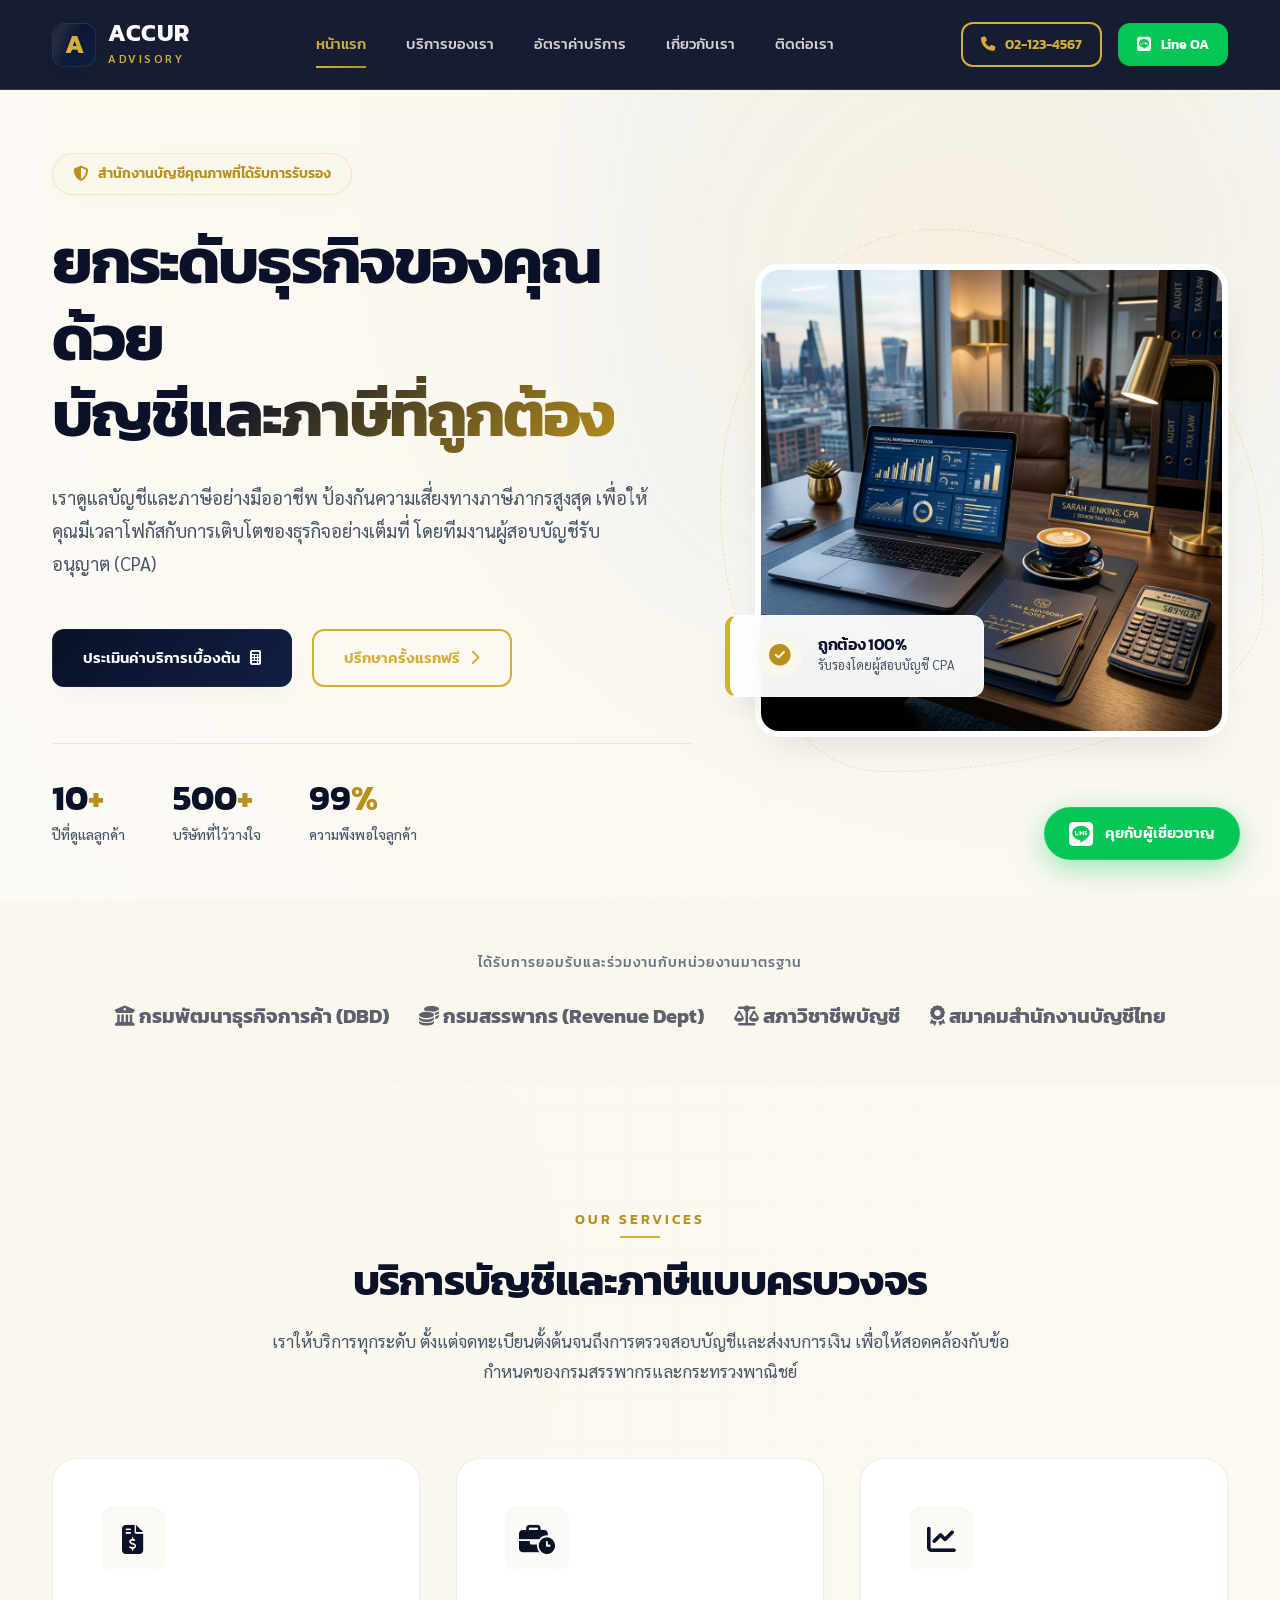
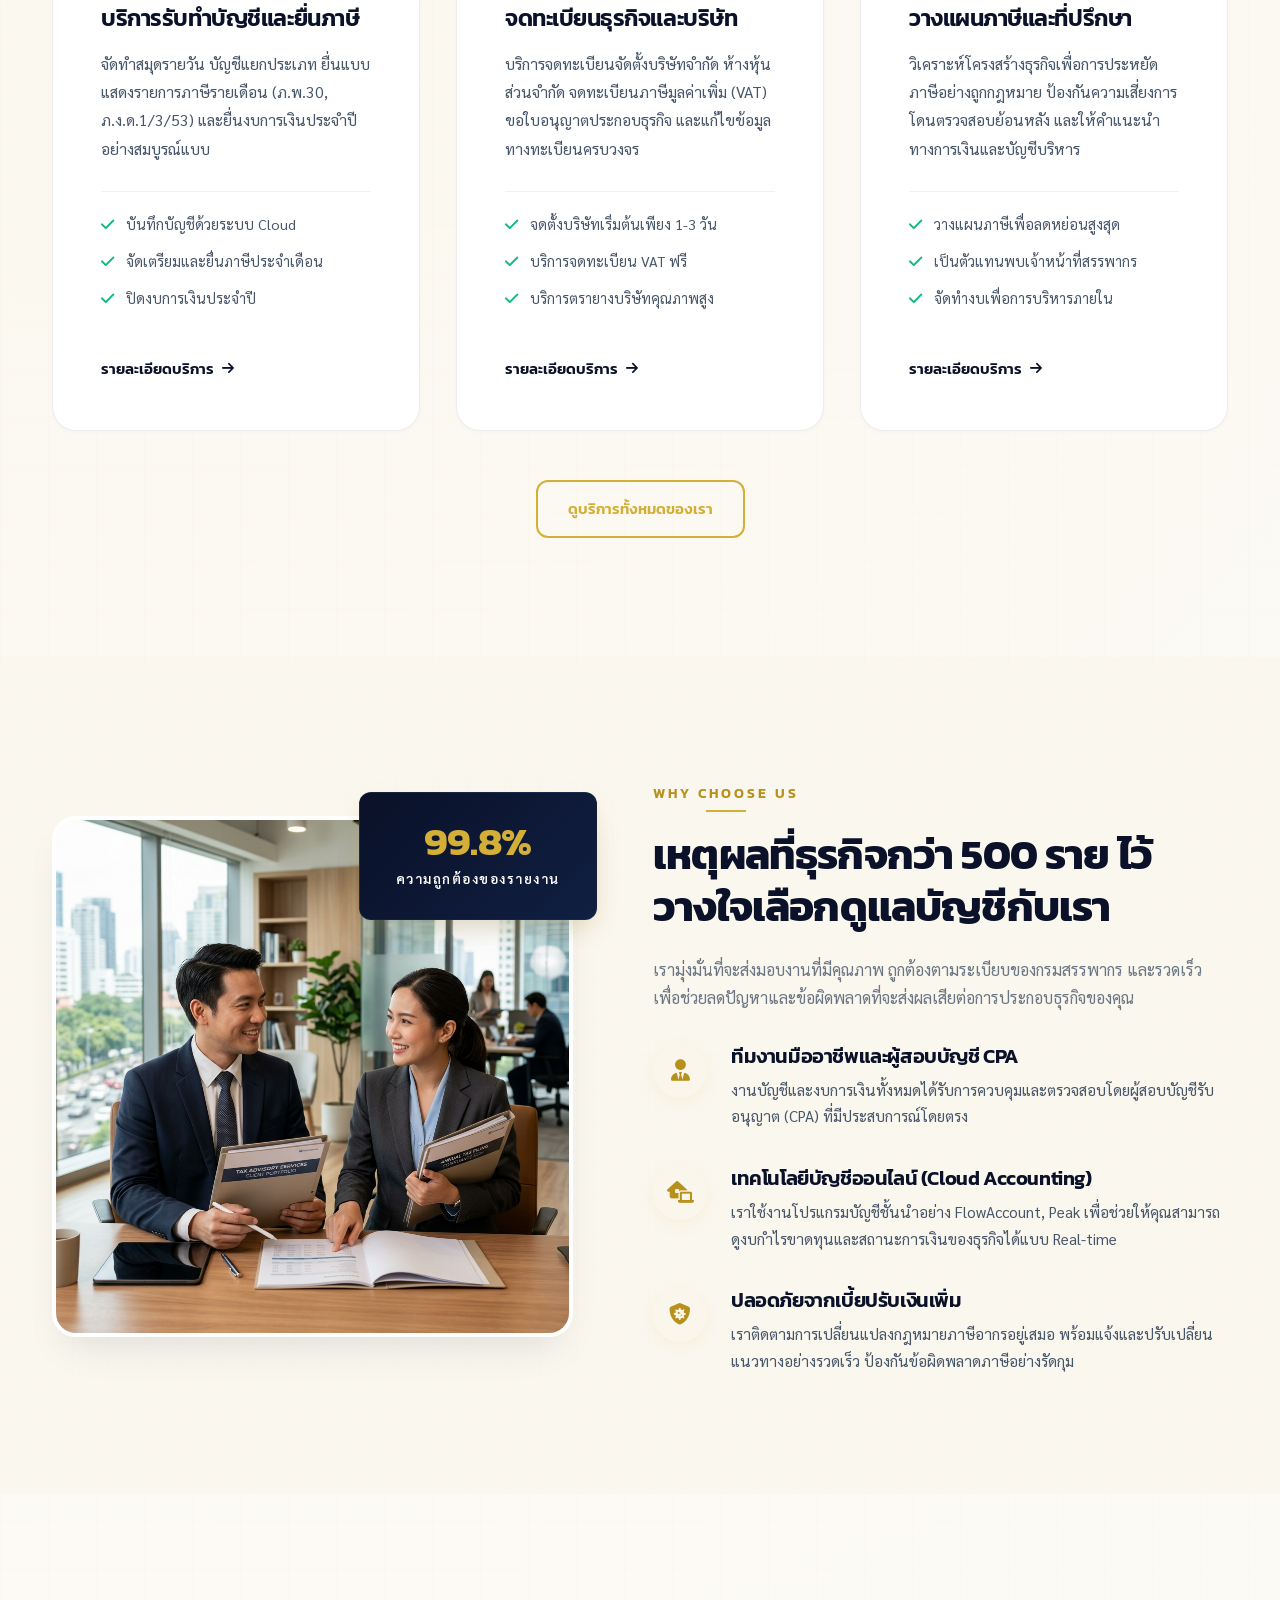
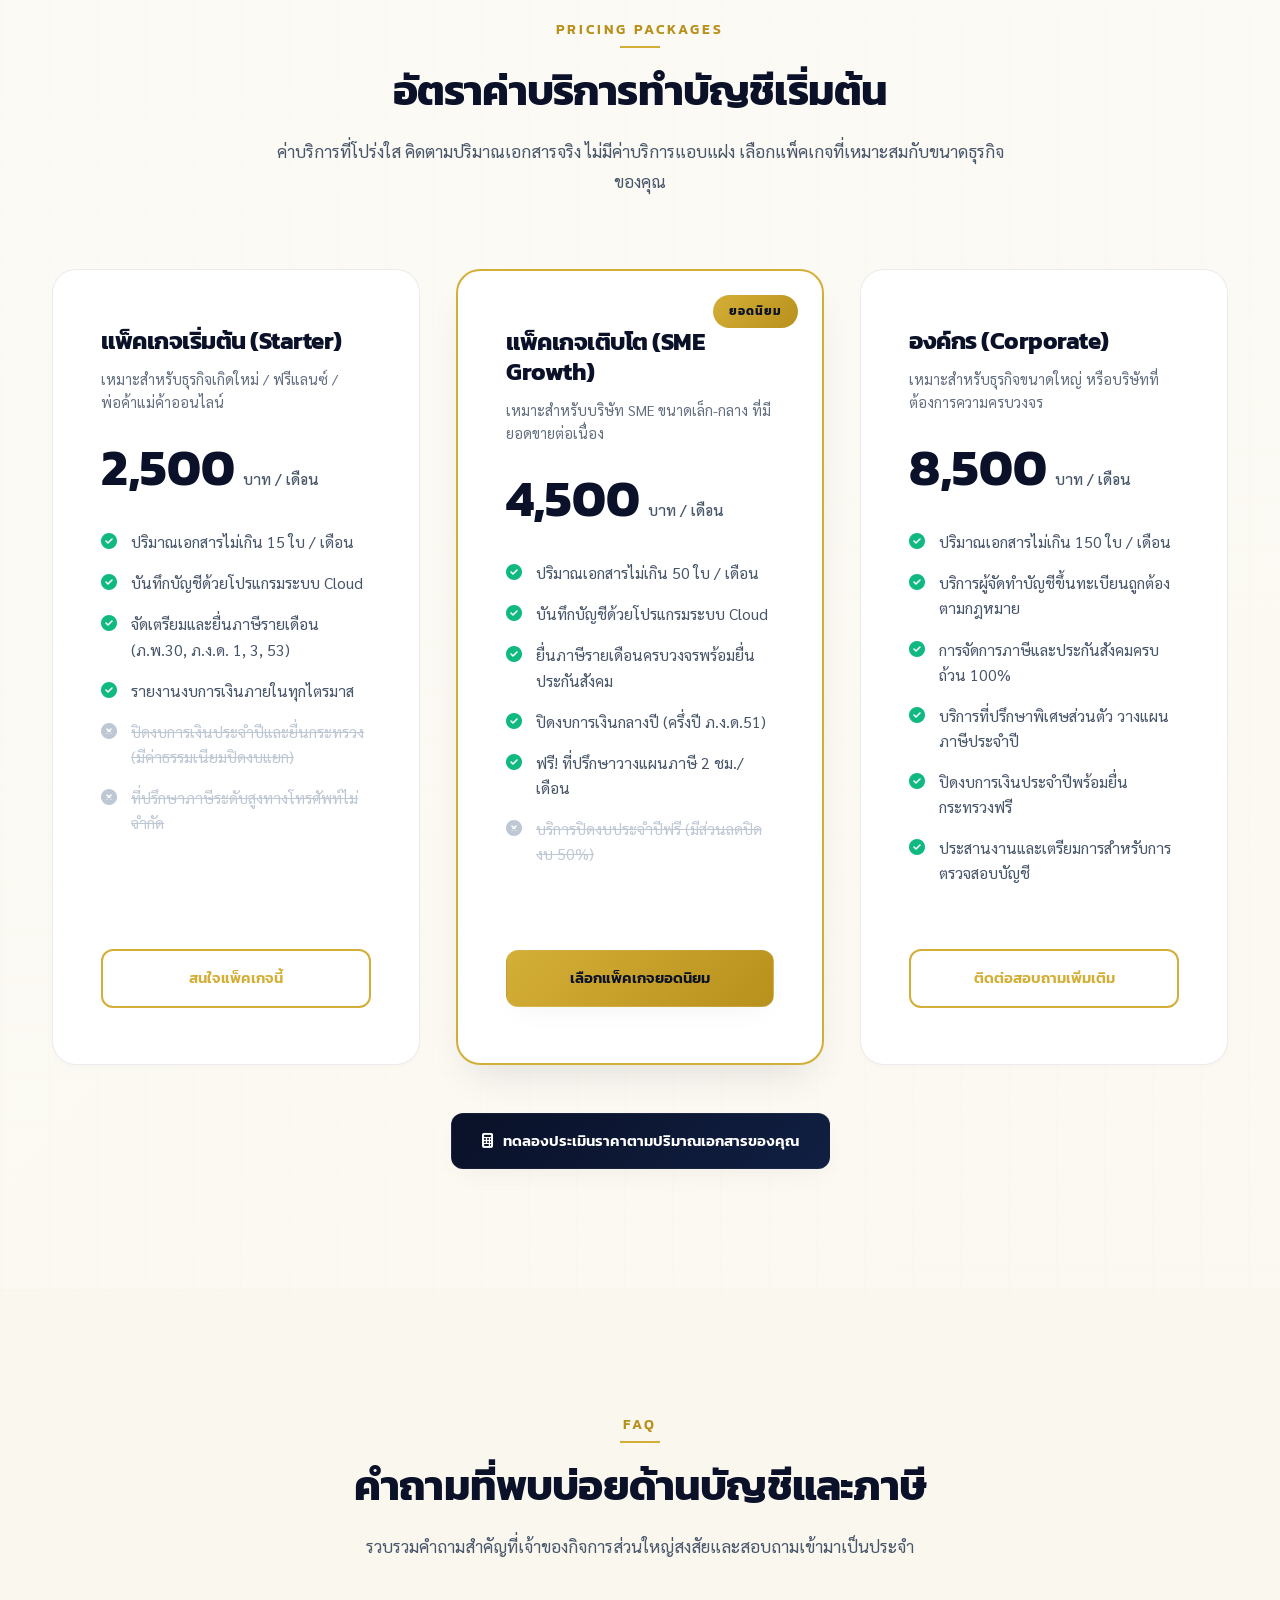
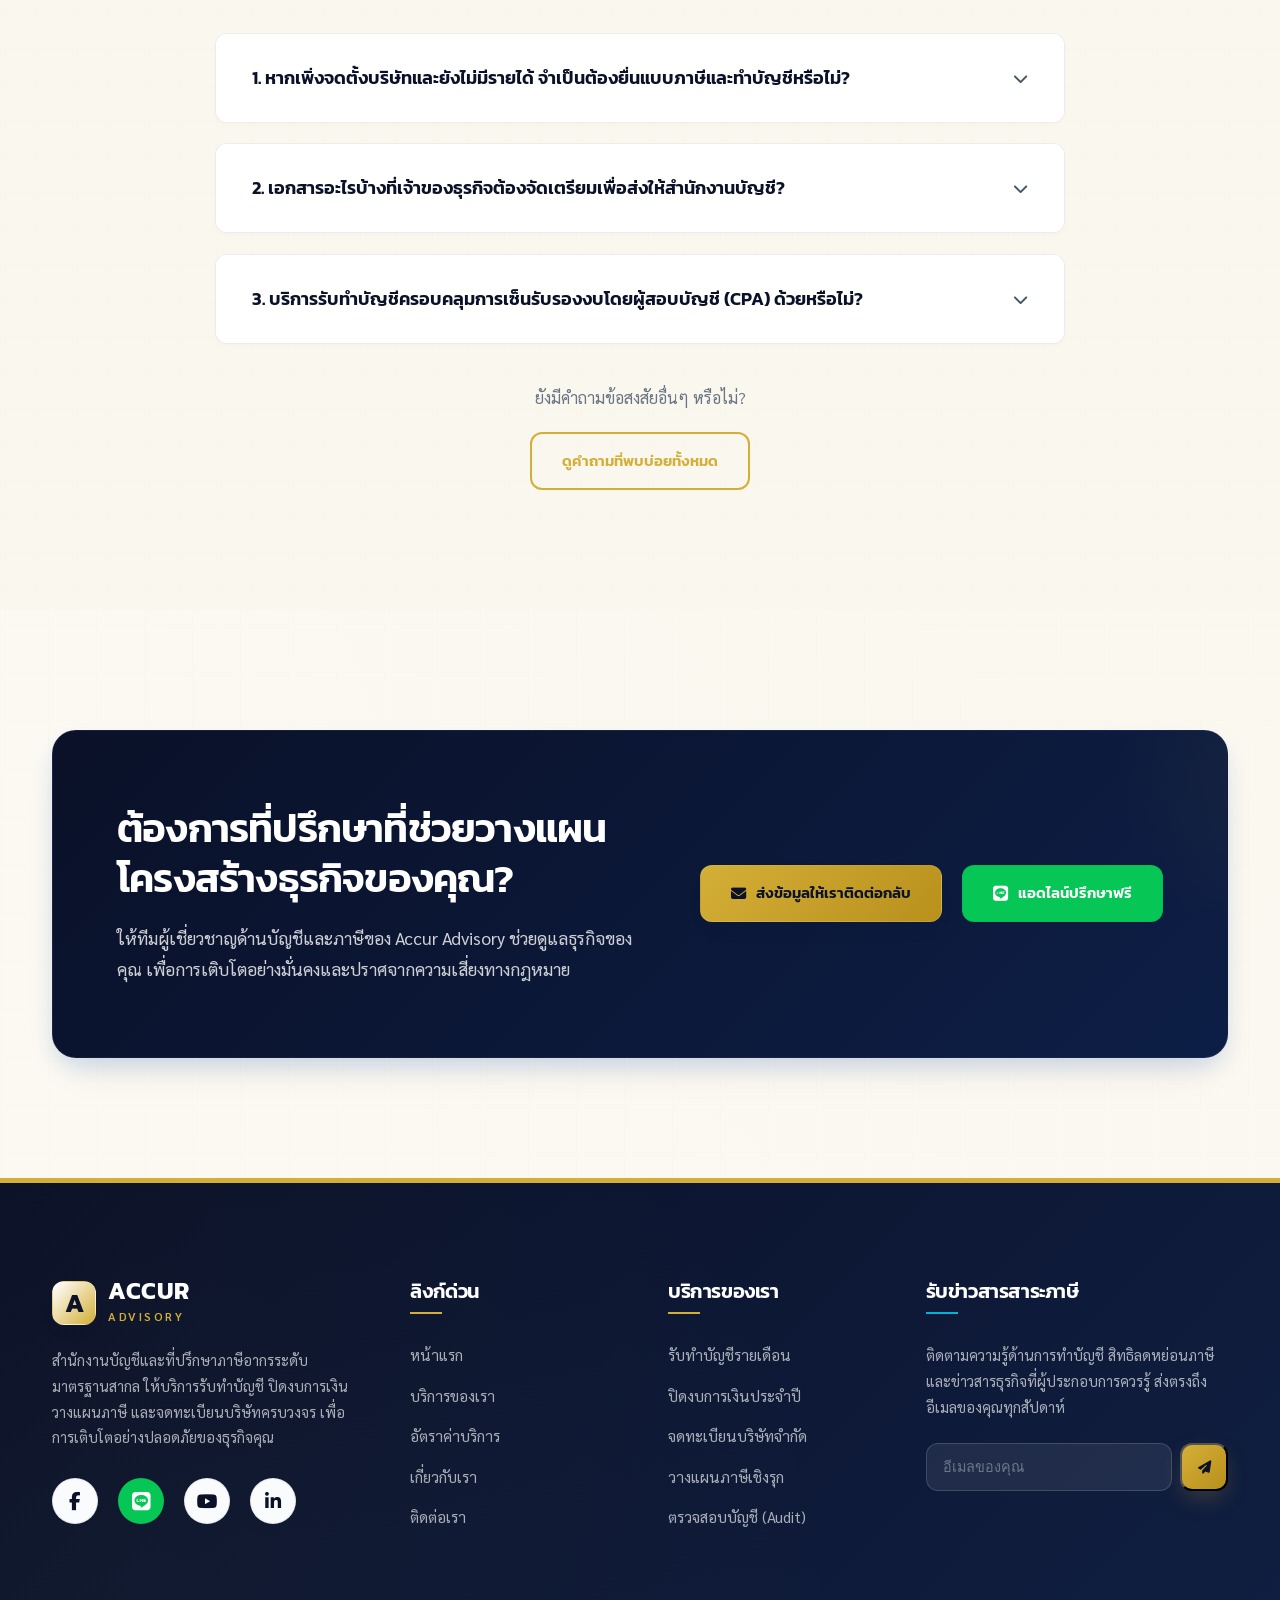
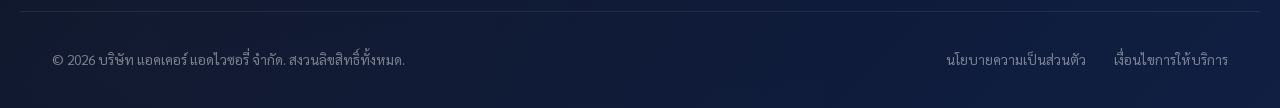
==== index.html @ b639f990 "first commit" ====
<!DOCTYPE html>
<html lang="th">
<head>
  <meta charset="UTF-8">
  <meta name="viewport" content="width=device-width, initial-scale=1.0">
  <title>Accur Advisory | สำนักงานบัญชีและที่ปรึกษาภาษีอากรครบวงจร</title>
  
  <!-- SEO Meta Tags -->
  <meta name="description" content="Accur Advisory บริการรับทำบัญชี ยื่นภาษี ตรวจสอบบัญชี วางแผนภาษี และจดทะเบียนบริษัทครบวงจร โดยผู้สอบบัญชีรับอนุญาต (CPA) และผู้เชี่ยวชาญ ปลอดภัย ถูกต้องตามกฎหมาย 100%">
  <meta name="keywords" content="รับทำบัญชี, สำนักงานบัญชี, ยื่นภาษี, วางแผนภาษี, ตรวจสอบบัญชี, จดทะเบียนบริษัท, จดทะเบียนห้างหุ้นส่วน, ที่ปรึกษาภาษี, CPA, TA">
  <meta name="author" content="Accur Advisory Co., Ltd.">
  <meta name="robots" content="index, follow">
  
  <!-- Open Graph / Facebook -->
  <meta property="og:type" content="website">
  <meta property="og:url" content="https://www.accuradvisory.com/">
  <meta property="og:title" content="Accur Advisory | สำนักงานบัญชีและที่ปรึกษาภาษีอากรครบวงจร">
  <meta property="og:description" content="บริการรับทำบัญชี ยื่นภาษี ตรวจสอบบัญชี และวางแผนภาษีครบวงจร โดยผู้สอบบัญชีรับอนุญาต (CPA) มั่นใจในความถูกต้องและบริการที่เป็นเลิศ">
  <meta property="og:image" content="images/accounting_hero.png">

  <!-- Favicon -->
  <link rel="shortcut icon" href="favicon.ico" type="image/x-icon">

  <!-- FontAwesome Icons -->
  <link rel="stylesheet" href="https://cdnjs.cloudflare.com/ajax/libs/font-awesome/6.4.0/css/all.min.css">

  <!-- Main Stylesheet -->
  <link rel="stylesheet" href="css/style.css">
</head>
<body>

  <!-- FLOATING LINE OA BUTTON -->
  <a href="https://line.me/ti/p/@accuradvisory" target="_blank" class="floating-line" id="floating-line-button">
    <i class="fab fa-line"></i>
    <span>คุยกับผู้เชี่ยวชาญ</span>
  </a>

  <!-- HEADER & NAVIGATION -->
  <header>
    <div class="container nav-container">
      <a href="index.html" class="logo">
        <div class="logo-icon">A</div>
        <div class="logo-text">
          <span class="logo-title">ACCUR</span>
          <span class="logo-sub">ADVISORY</span>
        </div>
      </a>
      
      <nav class="nav-menu">
        <a href="index.html" class="nav-link active">หน้าแรก</a>
        <a href="services.html" class="nav-link">บริการของเรา</a>
        <a href="pricing.html" class="nav-link">อัตราค่าบริการ</a>
        <a href="about.html" class="nav-link">เกี่ยวกับเรา</a>
        <a href="contact.html" class="nav-link">ติดต่อเรา</a>
      </nav>

      <div class="nav-cta">
        <a href="tel:021234567" class="btn btn-outline" style="padding: 8px 18px; font-size: 0.9rem;">
          <i class="fas fa-phone"></i> 02-123-4567
        </a>
        <a href="https://line.me/ti/p/@accuradvisory" target="_blank" class="btn btn-line" style="padding: 8px 18px; font-size: 0.9rem;">
          <i class="fab fa-line"></i> Line OA
        </a>
      </div>

      <div class="menu-toggle" id="mobile-menu-btn">
        <span></span>
        <span></span>
        <span></span>
      </div>
    </div>
  </header>

  <!-- HERO SECTION -->
  <section class="hero">
    <div class="container hero-grid">
      <div class="hero-content fade-in-up">
        <div class="hero-tag">
          <i class="fas fa-shield-alt"></i> สำนักงานบัญชีคุณภาพที่ได้รับการรับรอง
        </div>
        <h1 class="hero-title">
          ยกระดับธุรกิจของคุณด้วย <span>บัญชีและภาษีที่ถูกต้อง</span>
        </h1>
        <p class="hero-desc">
          เราดูแลบัญชีและภาษีอย่างมืออาชีพ ป้องกันความเสี่ยงทางภาษีภากรสูงสุด เพื่อให้คุณมีเวลาโฟกัสกับการเติบโตของธุรกิจอย่างเต็มที่ โดยทีมงานผู้สอบบัญชีรับอนุญาต (CPA)
        </p>
        <div class="hero-btns">
          <a href="pricing.html" class="btn btn-primary">
            ประเมินค่าบริการเบื้องต้น <i class="fas fa-calculator"></i>
          </a>
          <a href="contact.html" class="btn btn-outline">
            ปรึกษาครั้งแรกฟรี <i class="fas fa-chevron-right"></i>
          </a>
        </div>
        <div class="hero-stats">
          <div class="stat-item">
            <span class="stat-number">10<span>+</span></span>
            <span class="stat-label">ปีที่ดูแลลูกค้า</span>
          </div>
          <div class="stat-item">
            <span class="stat-number">500<span>+</span></span>
            <span class="stat-label">บริษัทที่ไว้วางใจ</span>
          </div>
          <div class="stat-item">
            <span class="stat-number">99<span>%</span></span>
            <span class="stat-label">ความพึงพอใจลูกค้า</span>
          </div>
        </div>
      </div>
      <div class="hero-image-container fade-in-up" style="transition-delay: 0.2s;">
        <div class="hero-image-decor"></div>
        <div class="hero-image-wrapper">
          <img src="images/accounting_hero.png" alt="สำนักงานบัญชี Accur Advisory บริการรับทำบัญชีภาษีอากร">
        </div>
        <div class="hero-badge-card">
          <div class="hero-badge-icon">
            <i class="fas fa-check-circle"></i>
          </div>
          <div class="hero-badge-text">
            <h4>ถูกต้อง 100%</h4>
            <p>รับรองโดยผู้สอบบัญชี CPA</p>
          </div>
        </div>
      </div>
    </div>
  </section>

  <!-- BRAND CERTIFICATIONS -->
  <section class="section-padding bg-light" style="padding: 50px 0;">
    <div class="container">
      <p class="text-center text-muted" style="margin-bottom: 24px; font-family: var(--font-heading); font-weight: 500; font-size: 0.9rem; letter-spacing: 1px;">ได้รับการยอมรับและร่วมงานกับหน่วยงานมาตรฐาน</p>
      <div class="flex align-center justify-between" style="flex-wrap: wrap; gap: 30px; opacity: 0.65; justify-content: center;">
        <div style="font-family: var(--font-heading); font-size: 1.25rem; font-weight: 700; color: var(--primary);"><i class="fas fa-university"></i> กรมพัฒนาธุรกิจการค้า (DBD)</div>
        <div style="font-family: var(--font-heading); font-size: 1.25rem; font-weight: 700; color: var(--primary);"><i class="fas fa-coins"></i> กรมสรรพากร (Revenue Dept)</div>
        <div style="font-family: var(--font-heading); font-size: 1.25rem; font-weight: 700; color: var(--primary);"><i class="fas fa-balance-scale"></i> สภาวิชาชีพบัญชี</div>
        <div style="font-family: var(--font-heading); font-size: 1.25rem; font-weight: 700; color: var(--primary);"><i class="fas fa-award"></i> สมาคมสำนักงานบัญชีไทย</div>
      </div>
    </div>
  </section>

  <!-- SERVICES PREVIEW SECTION -->
  <section class="section-padding">
    <div class="container">
      <div class="section-header text-center fade-in-up">
        <span class="section-subtitle">OUR SERVICES</span>
        <h2 class="section-title">บริการบัญชีและภาษีแบบครบวงจร</h2>
        <p class="section-desc">เราให้บริการทุกระดับ ตั้งแต่จดทะเบียนตั้งต้นจนถึงการตรวจสอบบัญชีและส่งงบการเงิน เพื่อให้สอดคล้องกับข้อกำหนดของกรมสรรพากรและกระทรวงพาณิชย์</p>
      </div>

      <div class="services-grid">
        <!-- Service Card 1 -->
        <div class="service-card fade-in-up">
          <div class="service-icon">
            <i class="fas fa-file-invoice-dollar"></i>
          </div>
          <h3>บริการรับทำบัญชีและยื่นภาษี</h3>
          <p>จัดทำสมุดรายวัน บัญชีแยกประเภท ยื่นแบบแสดงรายการภาษีรายเดือน (ภ.พ.30, ภ.ง.ด.1/3/53) และยื่นงบการเงินประจำปีอย่างสมบูรณ์แบบ</p>
          <ul class="service-features">
            <li><i class="fas fa-check"></i> บันทึกบัญชีด้วยระบบ Cloud</li>
            <li><i class="fas fa-check"></i> จัดเตรียมและยื่นภาษีประจำเดือน</li>
            <li><i class="fas fa-check"></i> ปิดงบการเงินประจำปี</li>
          </ul>
          <a href="services.html#accounting" class="service-link">รายละเอียดบริการ <i class="fas fa-arrow-right"></i></a>
        </div>

        <!-- Service Card 2 -->
        <div class="service-card fade-in-up" style="transition-delay: 0.1s;">
          <div class="service-icon">
            <i class="fas fa-business-time"></i>
          </div>
          <h3>จดทะเบียนธุรกิจและบริษัท</h3>
          <p>บริการจดทะเบียนจัดตั้งบริษัทจำกัด ห้างหุ้นส่วนจำกัด จดทะเบียนภาษีมูลค่าเพิ่ม (VAT) ขอใบอนุญาตประกอบธุรกิจ และแก้ไขข้อมูลทางทะเบียนครบวงจร</p>
          <ul class="service-features">
            <li><i class="fas fa-check"></i> จดตั้งบริษัทเริ่มต้นเพียง 1-3 วัน</li>
            <li><i class="fas fa-check"></i> บริการจดทะเบียน VAT ฟรี</li>
            <li><i class="fas fa-check"></i> บริการตรายางบริษัทคุณภาพสูง</li>
          </ul>
          <a href="services.html#registration" class="service-link">รายละเอียดบริการ <i class="fas fa-arrow-right"></i></a>
        </div>

        <!-- Service Card 3 -->
        <div class="service-card fade-in-up" style="transition-delay: 0.2s;">
          <div class="service-icon">
            <i class="fas fa-chart-line"></i>
          </div>
          <h3>วางแผนภาษีและที่ปรึกษา</h3>
          <p>วิเคราะห์โครงสร้างธุรกิจเพื่อการประหยัดภาษีอย่างถูกกฎหมาย ป้องกันความเสี่ยงการโดนตรวจสอบย้อนหลัง และให้คำแนะนำทางการเงินและบัญชีบริหาร</p>
          <ul class="service-features">
            <li><i class="fas fa-check"></i> วางแผนภาษีเพื่อลดหย่อนสูงสุด</li>
            <li><i class="fas fa-check"></i> เป็นตัวแทนพบเจ้าหน้าที่สรรพากร</li>
            <li><i class="fas fa-check"></i> จัดทำงบเพื่อการบริหารภายใน</li>
          </ul>
          <a href="services.html#consulting" class="service-link">รายละเอียดบริการ <i class="fas fa-arrow-right"></i></a>
        </div>
      </div>

      <div class="text-center" style="margin-top: 48px;">
        <a href="services.html" class="btn btn-outline">ดูบริการทั้งหมดของเรา</a>
      </div>
    </div>
  </section>

  <!-- WHY CHOOSE US -->
  <section class="section-padding bg-light">
    <div class="container why-us-grid">
      <div class="why-us-image fade-in-up">
        <img src="images/accounting_consulting.png" alt="ผู้เชี่ยวชาญสำนักงานบัญชีคอยให้คำปรึกษาภาษี">
        <div class="why-us-stats-overlay">
          <h3>99.8%</h3>
          <p>ความถูกต้องของรายงาน</p>
        </div>
      </div>
      <div class="why-us-content fade-in-up" style="transition-delay: 0.2s;">
        <span class="section-subtitle">WHY CHOOSE US</span>
        <h2 class="section-title" style="margin-bottom: 24px;">เหตุผลที่ธุรกิจกว่า 500 ราย ไว้วางใจเลือกดูแลบัญชีกับเรา</h2>
        <p class="text-muted" style="margin-bottom: 32px;">เรามุ่งมั่นที่จะส่งมอบงานที่มีคุณภาพ ถูกต้องตามระเบียบของกรมสรรพากร และรวดเร็ว เพื่อช่วยลดปัญหาและข้อผิดพลาดที่จะส่งผลเสียต่อการประกอบธุรกิจของคุณ</p>
        
        <div class="why-us-features">
          <!-- Item 1 -->
          <div class="why-us-item">
            <div class="why-us-icon">
              <i class="fas fa-user-tie"></i>
            </div>
            <div class="why-us-text">
              <h3>ทีมงานมืออาชีพและผู้สอบบัญชี CPA</h3>
              <p>งานบัญชีและงบการเงินทั้งหมดได้รับการควบคุมและตรวจสอบโดยผู้สอบบัญชีรับอนุญาต (CPA) ที่มีประสบการณ์โดยตรง</p>
            </div>
          </div>

          <!-- Item 2 -->
          <div class="why-us-item">
            <div class="why-us-icon">
              <i class="fas fa-laptop-house"></i>
            </div>
            <div class="why-us-text">
              <h3>เทคโนโลยีบัญชีออนไลน์ (Cloud Accounting)</h3>
              <p>เราใช้งานโปรแกรมบัญชีชั้นนำอย่าง FlowAccount, Peak เพื่อช่วยให้คุณสามารถดูงบกำไรขาดทุนและสถานะการเงินของธุรกิจได้แบบ Real-time</p>
            </div>
          </div>

          <!-- Item 3 -->
          <div class="why-us-item">
            <div class="why-us-icon">
              <i class="fas fa-shield-virus"></i>
            </div>
            <div class="why-us-text">
              <h3>ปลอดภัยจากเบี้ยปรับเงินเพิ่ม</h3>
              <p>เราติดตามการเปลี่ยนแปลงกฎหมายภาษีอากรอยู่เสมอ พร้อมแจ้งและปรับเปลี่ยนแนวทางอย่างรวดเร็ว ป้องกันข้อผิดพลาดภาษีอย่างรัดกุม</p>
            </div>
          </div>
        </div>
      </div>
    </div>
  </section>

  <!-- FEATURED PRICING PLANS -->
  <section class="section-padding">
    <div class="container">
      <div class="section-header text-center fade-in-up">
        <span class="section-subtitle">PRICING PACKAGES</span>
        <h2 class="section-title">อัตราค่าบริการทำบัญชีเริ่มต้น</h2>
        <p class="section-desc">ค่าบริการที่โปร่งใส คิดตามปริมาณเอกสารจริง ไม่มีค่าบริการแอบแฝง เลือกแพ็คเกจที่เหมาะสมกับขนาดธุรกิจของคุณ</p>
      </div>

      <div class="pricing-grid">
        <!-- Starter Package -->
        <div class="pricing-card fade-in-up">
          <div class="pricing-header">
            <h3>แพ็คเกจเริ่มต้น (Starter)</h3>
            <p class="pricing-desc">เหมาะสำหรับธุรกิจเกิดใหม่ / ฟรีแลนซ์ / พ่อค้าแม่ค้าออนไลน์</p>
          </div>
          <div class="pricing-price">
            <span class="price">2,500</span>
            <span class="period">บาท / เดือน</span>
          </div>
          <ul class="pricing-list">
            <li><i class="fas fa-check-circle"></i> ปริมาณเอกสารไม่เกิน 15 ใบ / เดือน</li>
            <li><i class="fas fa-check-circle"></i> บันทึกบัญชีด้วยโปรแกรมระบบ Cloud</li>
            <li><i class="fas fa-check-circle"></i> จัดเตรียมและยื่นภาษีรายเดือน (ภ.พ.30, ภ.ง.ด. 1, 3, 53)</li>
            <li><i class="fas fa-check-circle"></i> รายงานงบการเงินภายในทุกไตรมาส</li>
            <li class="disabled"><i class="fas fa-times-circle"></i> ปิดงบการเงินประจำปีและยื่นกระทรวง (มีค่าธรรมเนียมปิดงบแยก)</li>
            <li class="disabled"><i class="fas fa-times-circle"></i> ที่ปรึกษาภาษีระดับสูงทางโทรศัพท์ไม่จำกัด</li>
          </ul>
          <a href="contact.html?package=starter" class="btn btn-outline" style="width: 100%;">สนใจแพ็คเกจนี้</a>
        </div>

        <!-- Growth Package -->
        <div class="pricing-card popular fade-in-up" style="transition-delay: 0.1s;">
          <div class="pricing-header">
            <h3>แพ็คเกจเติบโต (SME Growth)</h3>
            <p class="pricing-desc">เหมาะสำหรับบริษัท SME ขนาดเล็ก-กลาง ที่มียอดขายต่อเนื่อง</p>
          </div>
          <div class="pricing-price">
            <span class="price">4,500</span>
            <span class="period">บาท / เดือน</span>
          </div>
          <ul class="pricing-list">
            <li><i class="fas fa-check-circle"></i> ปริมาณเอกสารไม่เกิน 50 ใบ / เดือน</li>
            <li><i class="fas fa-check-circle"></i> บันทึกบัญชีด้วยโปรแกรมระบบ Cloud</li>
            <li><i class="fas fa-check-circle"></i> ยื่นภาษีรายเดือนครบวงจรพร้อมยื่นประกันสังคม</li>
            <li><i class="fas fa-check-circle"></i> ปิดงบการเงินกลางปี (ครึ่งปี ภ.ง.ด.51)</li>
            <li><i class="fas fa-check-circle"></i> ฟรี! ที่ปรึกษาวางแผนภาษี 2 ชม./เดือน</li>
            <li class="disabled"><i class="fas fa-times-circle"></i> บริการปิดงบประจำปีฟรี (มีส่วนลดปิดงบ 50%)</li>
          </ul>
          <a href="contact.html?package=growth" class="btn btn-secondary" style="width: 100%;">เลือกแพ็คเกจยอดนิยม</a>
        </div>

        <!-- Corporate Package -->
        <div class="pricing-card fade-in-up" style="transition-delay: 0.2s;">
          <div class="pricing-header">
            <h3>องค์กร (Corporate)</h3>
            <p class="pricing-desc">เหมาะสำหรับธุรกิจขนาดใหญ่ หรือบริษัทที่ต้องการความครบวงจร</p>
          </div>
          <div class="pricing-price">
            <span class="price">8,500</span>
            <span class="period">บาท / เดือน</span>
          </div>
          <ul class="pricing-list">
            <li><i class="fas fa-check-circle"></i> ปริมาณเอกสารไม่เกิน 150 ใบ / เดือน</li>
            <li><i class="fas fa-check-circle"></i> บริการผู้จัดทำบัญชีขึ้นทะเบียนถูกต้องตามกฎหมาย</li>
            <li><i class="fas fa-check-circle"></i> การจัดการภาษีและประกันสังคมครบถ้วน 100%</li>
            <li><i class="fas fa-check-circle"></i> บริการที่ปรึกษาพิเศษส่วนตัว วางแผนภาษีประจำปี</li>
            <li><i class="fas fa-check-circle"></i> ปิดงบการเงินประจำปีพร้อมยื่นกระทรวงฟรี</li>
            <li><i class="fas fa-check-circle"></i> ประสานงานและเตรียมการสำหรับการตรวจสอบบัญชี</li>
          </ul>
          <a href="contact.html?package=corporate" class="btn btn-outline" style="width: 100%;">ติดต่อสอบถามเพิ่มเติม</a>
        </div>
      </div>

      <div class="text-center" style="margin-top: 48px;">
        <a href="pricing.html" class="btn btn-primary">
          <i class="fas fa-calculator"></i> ทดลองประเมินราคาตามปริมาณเอกสารของคุณ
        </a>
      </div>
    </div>
  </section>

  <!-- FAQS PREVIEW -->
  <section class="section-padding bg-light">
    <div class="container">
      <div class="section-header text-center fade-in-up">
        <span class="section-subtitle">FAQ</span>
        <h2 class="section-title">คำถามที่พบบ่อยด้านบัญชีและภาษี</h2>
        <p class="section-desc">รวบรวมคำถามสำคัญที่เจ้าของกิจการส่วนใหญ่สงสัยและสอบถามเข้ามาเป็นประจำ</p>
      </div>

      <div class="faq-container">
        <!-- FAQ 1 -->
        <div class="faq-item fade-in-up">
          <div class="faq-header">
            <span class="faq-question">1. หากเพิ่งจดตั้งบริษัทและยังไม่มีรายได้ จำเป็นต้องยื่นแบบภาษีและทำบัญชีหรือไม่?</span>
            <span class="faq-icon"><i class="fas fa-chevron-down"></i></span>
          </div>
          <div class="faq-body">
            <div class="faq-content">
              <p><strong>จำเป็นอย่างยิ่งครับ</strong> ตามประมวลรัษฎากรและพ.ร.บ.การบัญชี แม้บริษัทยังไม่มีรายได้หรือไม่มีความเคลื่อนไหวใดๆ ก็ยังมีหน้าที่ต้องจัดทำงบการเงินประจำปีและยื่นภาษี (เรียกว่า "ยื่นงบเปล่า") รวมถึงยื่นแบบภาษีรายเดือนตามหน้าที่ที่ระบุตอนจดทะเบียนจัดตั้ง หากไม่ยื่นจะมีโทษปรับและค่าปรับย้อนหลังครับ</p>
            </div>
          </div>
        </div>

        <!-- FAQ 2 -->
        <div class="faq-item fade-in-up" style="transition-delay: 0.05s;">
          <div class="faq-header">
            <span class="faq-question">2. เอกสารอะไรบ้างที่เจ้าของธุรกิจต้องจัดเตรียมเพื่อส่งให้สำนักงานบัญชี?</span>
            <span class="faq-icon"><i class="fas fa-chevron-down"></i></span>
          </div>
          <div class="faq-body">
            <div class="faq-content">
              <p>เอกสารหลักๆ ที่ต้องส่งทุกเดือนประกอบไปด้วย:<br>
              1. <strong>ฝั่งรายได้:</strong> ใบกำกับภาษีขาย, ใบเสร็จรับเงินขาย, รายงานการขายประจำเดือน<br>
              2. <strong>ฝั่งรายจ่าย:</strong> ใบกำกับภาษีซื้อ, ใบเสร็จรับเงินซื้อ, บิลค่าใช้จ่ายทั่วไป<br>
              3. <strong>เอกสารธนาคาร:</strong> รายการเดินบัญชี (Statement) ของบริษัททุกบัญชีที่มีความเคลื่อนไหว<br>
              4. <strong>เอกสารหักภาษี ณ ที่จ่าย:</strong> ใบรับรองการหักภาษี ณ ที่จ่าย (ภ.ง.ด.3, 53) ที่บริษัทเป็นผู้หักหรือถูกหัก</p>
            </div>
          </div>
        </div>

        <!-- FAQ 3 -->
        <div class="faq-item fade-in-up" style="transition-delay: 0.1s;">
          <div class="faq-header">
            <span class="faq-question">3. บริการรับทำบัญชีครอบคลุมการเซ็นรับรองงบโดยผู้สอบบัญชี (CPA) ด้วยหรือไม่?</span>
            <span class="faq-icon"><i class="fas fa-chevron-down"></i></span>
          </div>
          <div class="faq-body">
            <div class="faq-content">
              <p>โดยปกติ อัตราค่าบริการทำบัญชีรายเดือน <strong>จะไม่รวม</strong> ค่าบริการตรวจสอบบัญชีโดยผู้สอบบัญชีรับอนุญาต (CPA Audit Fee) เนื่องจากเป็นวิชาชีพอิสระที่ต้องมีความเป็นกลางตามข้อกำหนดกฎหมาย อย่างไรก็ตาม สำนักงานบัญชี Accur Advisory มีพันธมิตรผู้สอบบัญชีรับอนุญาต (CPA) ที่ทำงานร่วมกันอย่างใกล้ชิดและสามารถประสานงานเพื่อส่งงบการเงินและเซ็นตรวจสอบงบการเงินได้อย่างราบรื่นในอัตราพิเศษสำหรับลูกค้าทำบัญชีรายเดือนของเราครับ</p>
            </div>
          </div>
        </div>
      </div>

      <div class="text-center" style="margin-top: 40px;">
        <p class="text-muted" style="margin-bottom: 20px;">ยังมีคำถามข้อสงสัยอื่นๆ หรือไม่?</p>
        <a href="contact.html#faq-section" class="btn btn-outline">ดูคำถามที่พบบ่อยทั้งหมด</a>
      </div>
    </div>
  </section>

  <!-- CTA CONSULTING BAR -->
  <section class="section-padding">
    <div class="container">
      <div class="cta-box fade-in-up">
        <div class="cta-content">
          <h2>ต้องการที่ปรึกษาที่ช่วยวางแผนโครงสร้างธุรกิจของคุณ?</h2>
          <p>ให้ทีมผู้เชี่ยวชาญด้านบัญชีและภาษีของ Accur Advisory ช่วยดูแลธุรกิจของคุณ เพื่อการเติบโตอย่างมั่นคงและปราศจากความเสี่ยงทางกฎหมาย</p>
        </div>
        <div class="cta-actions">
          <a href="contact.html" class="btn btn-secondary">
            <i class="fas fa-envelope"></i> ส่งข้อมูลให้เราติดต่อกลับ
          </a>
          <a href="https://line.me/ti/p/@accuradvisory" target="_blank" class="btn btn-line">
            <i class="fab fa-line"></i> แอดไลน์ปรึกษาฟรี
          </a>
        </div>
      </div>
    </div>
  </section>

  <!-- FOOTER -->
  <footer>
    <div class="container footer-grid">
      <div class="footer-col footer-about">
        <a href="index.html" class="logo" style="margin-bottom: 20px;">
          <div class="logo-icon" style="background: linear-gradient(135deg, #ffffff 0%, var(--secondary) 100%); color: var(--primary);">A</div>
          <div class="logo-text">
            <span class="logo-title" style="color: #ffffff;">ACCUR</span>
            <span class="logo-sub" style="color: var(--secondary);">ADVISORY</span>
          </div>
        </a>
        <p>สำนักงานบัญชีและที่ปรึกษาภาษีอากรระดับมาตรฐานสากล ให้บริการรับทำบัญชี ปิดงบการเงิน วางแผนภาษี และจดทะเบียนบริษัทครบวงจร เพื่อการเติบโตอย่างปลอดภัยของธุรกิจคุณ</p>
        <div class="social-links">
          <a href="#" class="social-link"><i class="fab fa-facebook-f"></i></a>
          <a href="https://line.me/ti/p/@accuradvisory" target="_blank" class="social-link line-color"><i class="fab fa-line"></i></a>
          <a href="#" class="social-link"><i class="fab fa-youtube"></i></a>
          <a href="#" class="social-link"><i class="fab fa-linkedin-in"></i></a>
        </div>
      </div>

      <div class="footer-col">
        <h3>ลิงก์ด่วน</h3>
        <div class="footer-links">
          <a href="index.html">หน้าแรก</a>
          <a href="services.html">บริการของเรา</a>
          <a href="pricing.html">อัตราค่าบริการ</a>
          <a href="about.html">เกี่ยวกับเรา</a>
          <a href="contact.html">ติดต่อเรา</a>
        </div>
      </div>

      <div class="footer-col">
        <h3>บริการของเรา</h3>
        <div class="footer-links">
          <a href="services.html#accounting">รับทำบัญชีรายเดือน</a>
          <a href="services.html#accounting">ปิดงบการเงินประจำปี</a>
          <a href="services.html#registration">จดทะเบียนบริษัทจำกัด</a>
          <a href="services.html#consulting">วางแผนภาษีเชิงรุก</a>
          <a href="services.html#audit">ตรวจสอบบัญชี (Audit)</a>
        </div>
      </div>

      <div class="footer-col footer-newsletter">
        <h3>รับข่าวสารสาระภาษี</h3>
        <p>ติดตามความรู้ด้านการทำบัญชี สิทธิลดหย่อนภาษี และข่าวสารธุรกิจที่ผู้ประกอบการควรรู้ ส่งตรงถึงอีเมลของคุณทุกสัปดาห์</p>
        <form class="newsletter-form" onsubmit="event.preventDefault(); alert('ขอบคุณสำหรับการสมัครรับข่าวสารจากเรา!'); this.reset();">
          <input type="email" class="newsletter-input" placeholder="อีเมลของคุณ" required>
          <button type="submit" class="newsletter-btn"><i class="fas fa-paper-plane"></i></button>
        </form>
      </div>
    </div>

    <div class="container footer-bottom">
      <div class="copyright">
        &copy; 2026 บริษัท แอคเคอร์ แอดไวซอรี่ จำกัด. สงวนลิขสิทธิ์ทั้งหมด.
      </div>
      <div class="footer-bottom-links">
        <a href="#">นโยบายความเป็นส่วนตัว</a>
        <a href="#">เงื่อนไขการให้บริการ</a>
      </div>
    </div>
  </footer>

  <!-- Main JS -->
  <script src="js/main.js"></script>
</body>
</html>
---- css/style.css ----
@import url('https://fonts.googleapis.com/css2?family=Kanit:wght@300;400;500;600;700&family=Sarabun:wght@300;400;500;600;700&display=swap');

/* --- PREMIUM DESIGN SYSTEM & TOKENS --- */
:root {
  --font-heading: 'Kanit', sans-serif;
  --font-body: 'Sarabun', sans-serif;
  
  /* Color Palette - Elegant, Clean, Sophisticated */
  --primary: #0a1128;        /* Ultra Deep Midnight Blue */
  --primary-light: #16224f;  /* Slate Navy */
  --primary-accent: #3a86ff; /* Electric Accent Blue */
  --secondary: #d4af37;      /* True Metallic Gold */
  --secondary-dark: #b8901c; /* Antique Gold */
  --secondary-light: #faf6eb;/* Luxurious Champagne Cream Tint */
  --accent-green: #00b4d8;   /* Clean Teal Accent */
  --accent-success: #10b981; /* Success Emerald */
  --line-color: #06c755;     /* Line OA Green */
  
  /* Neutral Palette */
  --text-primary: #0f172a;   /* Near Black */
  --text-body: #475569;      /* Slate Grey */
  --text-muted: #94a3b8;     /* Light Muted Slate */
  
  /* Background Colors - Luxurious Warm Champagne Gold and White */
  --bg-main: #fcfaf5;        /* Ultra soft warm champagne-gold base */
  --bg-card: #ffffff;        /* Pure white cards that stand out on cream background */
  --bg-gradient: linear-gradient(135deg, #0a1128 0%, #101f42 100%);
  --bg-cream: #f5eedc;       /* Slightly richer warm gold-cream for alternating sections */
  
  /* Borders & Shadows - Soft, Premium, Floating */
  --border-color: rgba(15, 23, 42, 0.08);
  --border-hover: rgba(212, 175, 55, 0.3);
  --radius-sm: 6px;
  --radius-md: 12px;
  --radius-lg: 24px;
  --radius-full: 9999px;
  
  /* Advanced Shadows */
  --shadow-flat: 0 2px 4px rgba(0,0,0,0.02);
  --shadow-soft: 0 10px 30px -10px rgba(10, 17, 40, 0.06);
  --shadow-premium: 0 20px 40px -15px rgba(10, 17, 40, 0.12);
  --shadow-gold-glow: 0 10px 25px -5px rgba(212, 175, 55, 0.25);
  --shadow-blue-glow: 0 10px 25px -5px rgba(58, 134, 255, 0.2);
  
  /* Transitions */
  --transition-fast: all 0.2s cubic-bezier(0.25, 0.46, 0.45, 0.94);
  --transition-normal: all 0.4s cubic-bezier(0.16, 1, 0.3, 1);
  --transition-slow: all 0.8s cubic-bezier(0.16, 1, 0.3, 1);
}

/* --- BASE STYLES & LUXURY PATTERNED BG --- */
*, *::before, *::after {
  box-sizing: border-box;
  margin: 0;
  padding: 0;
}

html {
  scroll-behavior: smooth;
  font-size: 16px;
}

body {
  font-family: var(--font-body);
  color: var(--text-primary);
  /* Luxury Faint White-Gold Grid and Radial Ambient Glow Pattern */
  background-color: var(--bg-main);
  background-image: 
    radial-gradient(circle at 10% 20%, rgba(212, 175, 55, 0.03) 0%, transparent 40%),
    radial-gradient(circle at 90% 80%, rgba(212, 175, 55, 0.03) 0%, transparent 40%),
    linear-gradient(rgba(212, 175, 55, 0.02) 1px, transparent 1px),
    linear-gradient(90deg, rgba(212, 175, 55, 0.02) 1px, transparent 1px);
  background-size: 100% 100%, 100% 100%, 48px 48px, 48px 48px;
  line-height: 1.75;
  -webkit-font-smoothing: antialiased;
  overflow-x: hidden;
}

h1, h2, h3, h4, h5, h6 {
  font-family: var(--font-heading);
  font-weight: 600;
  line-height: 1.25;
  color: var(--primary);
  letter-spacing: -0.02em;
}

a {
  text-decoration: none;
  color: inherit;
  transition: var(--transition-fast);
}

img {
  max-width: 100%;
  height: auto;
  display: block;
}

/* Custom Scrollbar */
::-webkit-scrollbar {
  width: 8px;
}
::-webkit-scrollbar-track {
  background: var(--bg-main);
}
::-webkit-scrollbar-thumb {
  background: var(--text-muted);
  border-radius: var(--radius-full);
}
::-webkit-scrollbar-thumb:hover {
  background: var(--primary-light);
}

/* --- UTILITY STYLES --- */
.container {
  width: 100%;
  max-width: 1240px;
  margin: 0 auto;
  padding: 0 32px;
}

.section-padding {
  padding: 120px 0;
}

@media (max-width: 768px) {
  .section-padding {
    padding: 80px 0;
  }
  .container {
    padding: 0 20px;
  }
}

.text-center { text-align: center; }
.text-gold { color: var(--secondary); }
.text-primary { color: var(--primary); }
.text-muted { color: var(--text-body); opacity: 0.8; }
.text-white { color: #ffffff; }

.bg-light { 
  background-color: #faf7ef; /* Champagne light background */
  background-image: 
    linear-gradient(rgba(212, 175, 55, 0.015) 1px, transparent 1px),
    linear-gradient(90deg, rgba(212, 175, 55, 0.015) 1px, transparent 1px);
  background-size: 36px 36px;
} 
.bg-cream { background-color: var(--bg-cream); }
.bg-dark { background-color: var(--primary); color: #ffffff; }

/* Grid / Flex */
.grid { display: grid; }
.flex { display: flex; }
.align-center { align-items: center; }
.justify-between { justify-content: space-between; }
.gap-2 { gap: 16px; }
.gap-3 { gap: 24px; }
.gap-4 { gap: 32px; }

/* --- PREMIUM DARK NAVBAR (น้อยแต่มาก) --- */
header {
  position: fixed;
  top: 0;
  left: 0;
  width: 100%;
  height: 90px;
  background-color: rgba(10, 17, 40, 0.95); /* Deep midnight blue translucency */
  backdrop-filter: blur(20px);
  -webkit-backdrop-filter: blur(20px);
  border-bottom: 1px solid rgba(212, 175, 55, 0.2); /* Subtle gold border */
  z-index: 1000;
  transition: var(--transition-normal);
  display: flex;
  align-items: center;
}

header.scrolled {
  height: 75px;
  background-color: rgba(10, 17, 40, 0.98);
  box-shadow: 0 10px 30px rgba(0, 0, 0, 0.2);
}

.nav-container {
  display: flex;
  justify-content: space-between;
  align-items: center;
  width: 100%;
}

.logo {
  display: flex;
  align-items: center;
  gap: 12px;
}

.logo-icon {
  width: 44px;
  height: 44px;
  background: var(--bg-gradient);
  border-radius: var(--radius-md);
  display: flex;
  align-items: center;
  justify-content: center;
  color: var(--secondary);
  font-family: var(--font-heading);
  font-size: 1.6rem;
  font-weight: 700;
  box-shadow: var(--shadow-soft);
  border: 1px solid rgba(255, 255, 255, 0.1);
  position: relative;
  overflow: hidden;
}

.logo-icon::before {
  content: '';
  position: absolute;
  top: 0;
  left: -50%;
  width: 100%;
  height: 100%;
  background: linear-gradient(to right, transparent, rgba(255,255,255,0.1), transparent);
  transform: skewX(-25deg);
  animation: shine 4s infinite;
}

@keyframes shine {
  0% { left: -100%; }
  50%, 100% { left: 100%; }
}

.logo-text {
  display: flex;
  flex-direction: column;
}

.logo-title {
  font-family: var(--font-heading);
  font-size: 1.5rem;
  font-weight: 700;
  color: #ffffff; /* White title on dark nav */
  line-height: 1;
  letter-spacing: 0.5px;
}

.logo-sub {
  font-size: 0.75rem;
  color: var(--secondary); /* Vibrant gold subtitle */
  font-weight: 600;
  letter-spacing: 2.5px;
  text-transform: uppercase;
  margin-top: 3px;
}

.nav-menu {
  display: flex;
  align-items: center;
  gap: 40px;
}

.nav-link {
  font-family: var(--font-heading);
  font-weight: 500;
  font-size: 0.95rem;
  color: rgba(255, 255, 255, 0.8); /* Light color on dark nav */
  position: relative;
  padding: 10px 0;
}

.nav-link::after {
  content: '';
  position: absolute;
  bottom: 0;
  left: 50%;
  width: 0;
  height: 2px;
  background: linear-gradient(90deg, var(--secondary) 0%, var(--secondary-dark) 100%);
  transition: var(--transition-normal);
  transform: translateX(-50%);
}

.nav-link:hover::after,
.nav-link.active::after {
  width: 100%;
}

.nav-link:hover,
.nav-link.active {
  color: var(--secondary); /* Highlight to gold */
}

.nav-cta {
  display: flex;
  align-items: center;
  gap: 16px;
}

/* Premium Buttons */
.btn {
  display: inline-flex;
  align-items: center;
  justify-content: center;
  gap: 10px;
  padding: 14px 30px;
  font-family: var(--font-heading);
  font-weight: 600;
  font-size: 0.95rem;
  border-radius: var(--radius-md);
  transition: var(--transition-normal);
  position: relative;
  overflow: hidden;
  z-index: 1;
}

.btn-primary {
  background: var(--bg-gradient);
  color: #ffffff;
  box-shadow: var(--shadow-soft);
  border: 1px solid rgba(255, 255, 255, 0.05);
}

.btn-primary::before {
  content: '';
  position: absolute;
  top: 0;
  left: 0;
  width: 100%;
  height: 100%;
  background: linear-gradient(135deg, var(--primary-accent) 0%, var(--primary) 100%);
  opacity: 0;
  z-index: -1;
  transition: var(--transition-normal);
}

.btn-primary:hover {
  transform: translateY(-3px);
  box-shadow: var(--shadow-premium), var(--shadow-blue-glow);
  color: #ffffff;
}

.btn-primary:hover::before {
  opacity: 1;
}

.btn-secondary {
  background: linear-gradient(135deg, var(--secondary) 0%, var(--secondary-dark) 100%);
  color: var(--primary);
  box-shadow: var(--shadow-soft);
  border: 1px solid rgba(255,255,255,0.1);
}

.btn-secondary:hover {
  transform: translateY(-3px);
  box-shadow: var(--shadow-premium), var(--shadow-gold-glow);
}

.btn-outline {
  background: transparent;
  color: var(--secondary); /* Gold outline for contrast */
  border: 2px solid var(--secondary);
}

.btn-outline:hover {
  background: var(--secondary);
  color: var(--primary);
  transform: translateY(-3px);
  box-shadow: var(--shadow-gold-glow);
}

.btn-line {
  background-color: var(--line-color);
  color: #ffffff;
  border: 1px solid rgba(0,0,0,0.05);
}

.btn-line:hover {
  background-color: #05b04b;
  transform: translateY(-3px);
  box-shadow: 0 10px 20px rgba(6, 199, 85, 0.2);
}

/* Mobile Toggle */
.menu-toggle {
  display: none;
  flex-direction: column;
  justify-content: space-between;
  width: 28px;
  height: 18px;
  cursor: pointer;
  z-index: 1001;
}

.menu-toggle span {
  display: block;
  height: 2px;
  width: 100%;
  background-color: #ffffff; /* White bars on dark nav */
  border-radius: 2px;
  transition: var(--transition-normal);
}

@media (max-width: 1024px) {
  header {
    height: 80px;
  }
  .nav-cta {
    display: none;
  }
  .menu-toggle {
    display: flex;
  }
  .nav-menu {
    position: fixed;
    top: 0;
    right: -100%;
    width: 320px;
    height: 100vh;
    background-color: var(--primary); /* Keep dark menu */
    box-shadow: var(--shadow-premium);
    flex-direction: column;
    justify-content: flex-start;
    padding: 100px 40px;
    gap: 28px;
    transition: var(--transition-slow);
    z-index: 999;
    border-left: 1px solid rgba(212, 175, 55, 0.15);
  }
  .nav-menu.active {
    right: 0;
  }
  .nav-menu .nav-link {
    width: 100%;
    font-size: 1.15rem;
    border-bottom: 1px solid rgba(255, 255, 255, 0.08);
    padding-bottom: 16px;
    color: rgba(255, 255, 255, 0.8);
  }
  .nav-menu .nav-link::after {
    display: none;
  }
  .menu-toggle.active span:nth-child(1) {
    transform: translateY(8px) rotate(45deg);
  }
  .menu-toggle.active span:nth-child(2) {
    opacity: 0;
  }
  .menu-toggle.active span:nth-child(3) {
    transform: translateY(-8px) rotate(-45deg);
  }
}

/* --- MODERN HERO SECTION --- */
.hero {
  position: relative;
  min-height: 100vh;
  display: flex;
  align-items: center;
  padding-top: 100px;
  background: radial-gradient(circle at 80% 20%, #faf6ec 0%, var(--bg-main) 100%);
  overflow: hidden;
}

.hero::before {
  content: '';
  position: absolute;
  top: -10%;
  right: -5%;
  width: 60%;
  height: 80%;
  background: radial-gradient(circle, rgba(212, 175, 55, 0.08) 0%, rgba(58, 134, 255, 0.04) 70%, transparent 100%);
  filter: blur(60px);
  z-index: 0;
}

.hero-grid {
  display: grid;
  grid-template-columns: 1.15fr 0.85fr;
  gap: 64px;
  align-items: center;
  position: relative;
  z-index: 1;
}

.hero-tag {
  display: inline-flex;
  align-items: center;
  gap: 10px;
  background-color: var(--secondary-light);
  color: var(--secondary-dark);
  padding: 8px 20px;
  border-radius: var(--radius-full);
  font-family: var(--font-heading);
  font-weight: 600;
  font-size: 0.85rem;
  margin-bottom: 28px;
  border: 1px solid rgba(212, 175, 55, 0.25);
  box-shadow: 0 4px 15px rgba(212, 175, 55, 0.05);
}

.hero-tag i {
  font-size: 0.95rem;
}

.hero-title {
  font-size: 4rem;
  line-height: 1.2;
  font-weight: 700;
  margin-bottom: 28px;
  letter-spacing: -0.03em;
}

.hero-title span {
  display: inline-block;
  background: linear-gradient(135deg, var(--primary) 30%, var(--secondary-dark) 100%);
  -webkit-background-clip: text;
  -webkit-text-fill-color: transparent;
}

.hero-desc {
  font-size: 1.15rem;
  color: var(--text-body);
  margin-bottom: 48px;
  max-width: 600px;
  line-height: 1.8;
}

.hero-btns {
  display: flex;
  flex-wrap: wrap;
  gap: 20px;
  margin-bottom: 56px;
}

.hero-stats {
  display: flex;
  gap: 48px;
  border-top: 1px solid rgba(15, 23, 42, 0.08);
  padding-top: 36px;
}

.stat-item {
  display: flex;
  flex-direction: column;
}

.stat-number {
  font-family: var(--font-heading);
  font-size: 2.2rem;
  font-weight: 700;
  color: var(--primary);
  line-height: 1;
}

.stat-number span {
  color: var(--secondary-dark);
}

.stat-label {
  font-size: 0.85rem;
  color: var(--text-body);
  margin-top: 8px;
  font-weight: 500;
}

.hero-image-container {
  position: relative;
  display: flex;
  justify-content: center;
  align-items: center;
}

.hero-image-decor {
  position: absolute;
  width: 115%;
  height: 115%;
  border: 1px dashed rgba(212, 175, 55, 0.3);
  border-radius: 40% 60% 70% 30% / 50% 60% 30% 50%;
  animation: rotateDecor 35s linear infinite;
  z-index: 1;
}

.hero-image-wrapper {
  position: relative;
  z-index: 2;
  border-radius: var(--radius-lg);
  overflow: hidden;
  box-shadow: var(--shadow-premium);
  border: 6px solid #ffffff;
  transition: var(--transition-normal);
}

.hero-image-wrapper:hover {
  transform: scale(1.02);
}

.hero-badge-card {
  position: absolute;
  bottom: 40px;
  left: -30px;
  background-color: rgba(255, 255, 255, 0.95);
  backdrop-filter: blur(10px);
  -webkit-backdrop-filter: blur(10px);
  padding: 18px 28px;
  border-radius: var(--radius-md);
  box-shadow: var(--shadow-premium);
  display: flex;
  align-items: center;
  gap: 16px;
  z-index: 3;
  border: 1px solid rgba(255, 255, 255, 0.5);
  border-left: 5px solid var(--secondary);
  animation: floatCard 4s ease-in-out infinite;
}

.hero-badge-icon {
  width: 44px;
  height: 44px;
  background-color: var(--secondary-light);
  color: var(--secondary-dark);
  border-radius: var(--radius-full);
  display: flex;
  align-items: center;
  justify-content: center;
  font-size: 1.35rem;
}

.hero-badge-text h4 {
  font-family: var(--font-heading);
  font-size: 1rem;
  color: var(--primary);
}

.hero-badge-text p {
  font-size: 0.8rem;
  color: var(--text-body);
}

@keyframes rotateDecor {
  0% { transform: rotate(0deg); }
  100% { transform: rotate(360deg); }
}

@keyframes floatCard {
  0%, 100% { transform: translateY(0); }
  50% { transform: translateY(-12px); }
}

@media (max-width: 1024px) {
  .hero {
    min-height: auto;
    padding-top: 120px;
    padding-bottom: 80px;
  }
  .hero-grid {
    grid-template-columns: 1fr;
    gap: 64px;
  }
  .hero-title {
    font-size: 3.2rem;
  }
  .hero-image-container {
    max-width: 480px;
    margin: 0 auto;
  }
}

@media (max-width: 480px) {
  .hero-title {
    font-size: 2.6rem;
  }
  .hero-stats {
    gap: 28px;
    flex-wrap: wrap;
  }
  .hero-badge-card {
    left: 10px;
    bottom: 10px;
  }
}

/* --- SECTION HEADER --- */
.section-header {
  max-width: 750px;
  margin: 0 auto 72px auto;
}

.section-subtitle {
  font-family: var(--font-heading);
  font-size: 0.85rem;
  font-weight: 600;
  text-transform: uppercase;
  letter-spacing: 3px;
  color: var(--secondary-dark);
  margin-bottom: 16px;
  display: inline-block;
  position: relative;
  padding-bottom: 6px;
}

.section-subtitle::after {
  content: '';
  position: absolute;
  bottom: 0;
  left: 50%;
  width: 40px;
  height: 2px;
  background-color: var(--secondary);
  transform: translateX(-50%);
}

.section-title {
  font-size: 2.6rem;
  font-weight: 700;
  color: var(--primary);
  margin-bottom: 20px;
  letter-spacing: -0.02em;
}

.section-desc {
  font-size: 1.05rem;
  color: var(--text-body);
  line-height: 1.8;
}

/* --- PREMIUM SERVICE CARDS --- */
.services-grid {
  display: grid;
  grid-template-columns: repeat(auto-fit, minmax(360px, 1fr));
  gap: 36px;
}

@media (max-width: 480px) {
  .services-grid {
    grid-template-columns: 1fr;
  }
}

.service-card {
  background-color: var(--bg-card);
  border: 1px solid var(--border-color);
  border-radius: var(--radius-lg);
  padding: 48px;
  transition: var(--transition-normal);
  display: flex;
  flex-direction: column;
  position: relative;
  overflow: hidden;
  box-shadow: var(--shadow-flat);
}

.service-card::after {
  content: '';
  position: absolute;
  top: 0;
  left: 0;
  width: 100%;
  height: 6px;
  background: linear-gradient(90deg, var(--secondary) 0%, var(--secondary-dark) 100%);
  transform: scaleX(0);
  transform-origin: left;
  transition: var(--transition-normal);
}

.service-card:hover {
  transform: translateY(-10px);
  box-shadow: var(--shadow-premium);
  border-color: rgba(212, 175, 55, 0.15);
}

.service-card:hover::after {
  transform: scaleX(1);
}

.service-icon {
  width: 64px;
  height: 64px;
  background-color: var(--bg-main);
  color: var(--primary);
  border-radius: var(--radius-md);
  display: flex;
  align-items: center;
  justify-content: center;
  font-size: 1.8rem;
  margin-bottom: 32px;
  box-shadow: inset 0 2px 4px rgba(0, 0, 0, 0.02);
  transition: var(--transition-normal);
}

.service-card:hover .service-icon {
  background: var(--bg-gradient);
  color: var(--secondary);
  box-shadow: var(--shadow-blue-glow);
}

.service-card h3 {
  font-size: 1.45rem;
  font-weight: 600;
  margin-bottom: 18px;
}

.service-card p {
  color: var(--text-body);
  font-size: 0.98rem;
  margin-bottom: 28px;
  flex-grow: 1;
  line-height: 1.8;
}

.service-features {
  margin-bottom: 32px;
  border-top: 1px solid rgba(15, 23, 42, 0.06);
  padding-top: 20px;
}

.service-features li {
  display: flex;
  align-items: center;
  gap: 12px;
  font-size: 0.9rem;
  color: var(--text-body);
  margin-bottom: 12px;
}

.service-features li i {
  color: var(--accent-success);
  font-size: 0.95rem;
}

.service-link {
  display: inline-flex;
  align-items: center;
  gap: 8px;
  font-family: var(--font-heading);
  font-weight: 600;
  font-size: 0.95rem;
  color: var(--primary);
  transition: var(--transition-fast);
}

.service-link i {
  font-size: 0.85rem;
  transition: var(--transition-fast);
}

.service-card:hover .service-link {
  color: var(--secondary-dark);
}

.service-card:hover .service-link i {
  transform: translateX(6px);
}

/* --- WHY CHOOSE US (CLEAN & MINIMALIST) --- */
.why-us-grid {
  display: grid;
  grid-template-columns: 0.95fr 1.05fr;
  gap: 80px;
  align-items: center;
}

.why-us-image {
  position: relative;
  border-radius: var(--radius-lg);
  overflow: visible;
}

.why-us-image img {
  border-radius: var(--radius-lg);
  box-shadow: var(--shadow-premium);
  border: 4px solid #ffffff;
}

.why-us-stats-overlay {
  position: absolute;
  top: -24px;
  right: -24px;
  background: var(--bg-gradient);
  color: #ffffff;
  padding: 28px 36px;
  border-radius: var(--radius-md);
  box-shadow: var(--shadow-premium), var(--shadow-gold-glow);
  text-align: center;
  border: 1px solid rgba(255,255,255,0.05);
}

.why-us-stats-overlay h3 {
  font-family: var(--font-heading);
  font-size: 2.5rem;
  font-weight: 700;
  color: var(--secondary);
  line-height: 1;
}

.why-us-stats-overlay p {
  font-size: 0.85rem;
  font-weight: 600;
  letter-spacing: 1.5px;
  text-transform: uppercase;
  margin-top: 6px;
}

.why-us-features {
  display: grid;
  grid-template-columns: 1fr;
  gap: 36px;
}

.why-us-item {
  display: flex;
  gap: 24px;
}

.why-us-icon {
  flex-shrink: 0;
  width: 54px;
  height: 54px;
  background-color: var(--secondary-light);
  color: var(--secondary-dark);
  border-radius: var(--radius-full);
  display: flex;
  align-items: center;
  justify-content: center;
  font-size: 1.35rem;
  box-shadow: 0 4px 15px rgba(212, 175, 55, 0.1);
}

.why-us-text h3 {
  font-size: 1.25rem;
  font-weight: 600;
  margin-bottom: 8px;
  color: var(--primary);
}

.why-us-text p {
  font-size: 0.95rem;
  color: var(--text-body);
  line-height: 1.75;
}

@media (max-width: 1024px) {
  .why-us-grid {
    grid-template-columns: 1fr;
    gap: 60px;
  }
  .why-us-image {
    max-width: 480px;
    margin: 0 auto;
  }
  .why-us-stats-overlay {
    right: 0;
    top: -10px;
  }
}

/* --- PRICING SECTION --- */
.pricing-grid {
  display: grid;
  grid-template-columns: repeat(auto-fit, minmax(340px, 1fr));
  gap: 36px;
  align-items: stretch;
}

.pricing-card {
  background-color: var(--bg-card);
  border: 1px solid var(--border-color);
  border-radius: var(--radius-lg);
  padding: 56px 48px;
  display: flex;
  flex-direction: column;
  position: relative;
  transition: var(--transition-normal);
  box-shadow: var(--shadow-flat);
}

.pricing-card.popular {
  border: 2px solid var(--secondary);
  box-shadow: var(--shadow-premium);
}

.pricing-card.popular::after {
  content: 'ยอดนิยม';
  position: absolute;
  top: 24px;
  right: 24px;
  background: linear-gradient(135deg, var(--secondary) 0%, var(--secondary-dark) 100%);
  color: var(--primary);
  font-family: var(--font-heading);
  font-size: 0.75rem;
  font-weight: 700;
  padding: 6px 16px;
  border-radius: var(--radius-full);
  letter-spacing: 1px;
}

.pricing-card:hover {
  transform: translateY(-10px);
  box-shadow: var(--shadow-premium);
}

.pricing-card.popular:hover {
  box-shadow: var(--shadow-premium), var(--shadow-gold-glow);
}

.pricing-header h3 {
  font-size: 1.5rem;
  font-weight: 700;
  margin-bottom: 12px;
}

.pricing-desc {
  font-size: 0.9rem;
  color: var(--text-body);
  opacity: 0.85;
  margin-bottom: 28px;
  line-height: 1.6;
}

.pricing-price {
  margin-bottom: 36px;
}

.pricing-price .price {
  font-family: var(--font-heading);
  font-size: 3.2rem;
  font-weight: 700;
  color: var(--primary);
  line-height: 1;
}

.pricing-price .period {
  font-size: 0.95rem;
  color: var(--text-body);
  font-weight: 500;
  margin-left: 4px;
}

.pricing-list {
  margin-bottom: 48px;
  flex-grow: 1;
}

.pricing-list li {
  display: flex;
  align-items: flex-start;
  gap: 14px;
  font-size: 0.98rem;
  color: var(--text-body);
  margin-bottom: 16px;
  line-height: 1.6;
}

.pricing-list li i {
  color: var(--accent-success);
  margin-top: 4px;
  font-size: 1rem;
}

.pricing-list li.disabled {
  color: var(--text-muted);
  text-decoration: line-through;
  opacity: 0.6;
}

.pricing-list li.disabled i {
  color: var(--text-muted);
}

/* --- INTERACTIVE CALCULATOR (MODERN PANEL) --- */
.estimator-box {
  background-color: var(--bg-card);
  border: 1px solid var(--border-color);
  border-radius: var(--radius-lg);
  padding: 56px;
  box-shadow: var(--shadow-premium);
  margin-top: 80px;
}

@media (max-width: 768px) {
  .estimator-box {
    padding: 32px 24px;
  }
}

.estimator-title {
  font-size: 1.8rem;
  margin-bottom: 16px;
  display: flex;
  align-items: center;
  gap: 16px;
}

.estimator-title i {
  color: var(--secondary-dark);
}

.estimator-desc {
  font-size: 1rem;
  color: var(--text-body);
  margin-bottom: 40px;
  max-width: 800px;
}

.estimator-grid {
  display: grid;
  grid-template-columns: 1.15fr 0.85fr;
  gap: 56px;
  align-items: stretch;
}

@media (max-width: 768px) {
  .estimator-grid {
    grid-template-columns: 1fr;
    gap: 40px;
  }
}

.estimator-form {
  display: flex;
  flex-direction: column;
  gap: 28px;
}

.form-group {
  display: flex;
  flex-direction: column;
  gap: 10px;
}

.form-group label {
  font-family: var(--font-heading);
  font-weight: 600;
  font-size: 0.95rem;
  color: var(--primary);
}

.form-select, .form-input {
  width: 100%;
  padding: 14px 20px;
  border: 1px solid rgba(15, 23, 42, 0.1);
  border-radius: var(--radius-md);
  font-family: var(--font-body);
  background-color: #fafbfc;
  transition: var(--transition-fast);
  color: var(--primary);
  font-size: 0.95rem;
}

.form-select:focus, .form-input:focus {
  border-color: var(--secondary);
  background-color: #ffffff;
  box-shadow: 0 0 0 4px rgba(212, 175, 55, 0.15);
}

.estimator-result {
  background: var(--bg-gradient);
  border-radius: var(--radius-md);
  padding: 40px;
  color: #ffffff;
  display: flex;
  flex-direction: column;
  justify-content: center;
  text-align: center;
  position: relative;
  overflow: hidden;
  box-shadow: var(--shadow-premium), var(--shadow-blue-glow);
  border: 1px solid rgba(255,255,255,0.05);
}

.result-label {
  font-family: var(--font-heading);
  font-size: 1.05rem;
  font-weight: 600;
  color: var(--secondary);
  text-transform: uppercase;
  letter-spacing: 1.5px;
  margin-bottom: 12px;
}

.result-value {
  font-family: var(--font-heading);
  font-size: 3.2rem;
  font-weight: 700;
  color: #ffffff;
  line-height: 1;
  margin-bottom: 6px;
}

.result-unit {
  font-size: 0.95rem;
  color: rgba(255, 255, 255, 0.7);
  margin-bottom: 32px;
}

.result-disclaimer {
  font-size: 0.8rem;
  color: rgba(255, 255, 255, 0.5);
  line-height: 1.5;
  border-top: 1px solid rgba(255, 255, 255, 0.08);
  padding-top: 24px;
}

/* --- ABOUT & TEAM (CLEAN & MODERN) --- */
.about-grid {
  display: grid;
  grid-template-columns: 1fr 1fr;
  gap: 80px;
  align-items: center;
}

@media (max-width: 1024px) {
  .about-grid {
    grid-template-columns: 1fr;
    gap: 48px;
  }
}

.about-content h2 {
  font-size: 2.5rem;
  margin-bottom: 28px;
}

.about-content p {
  color: var(--text-body);
  margin-bottom: 24px;
  line-height: 1.8;
}

.about-bullets {
  display: grid;
  grid-template-columns: 1fr 1fr;
  gap: 20px;
  margin: 36px 0;
}

@media (max-width: 480px) {
  .about-bullets {
    grid-template-columns: 1fr;
  }
}

.bullet-item {
  display: flex;
  align-items: center;
  gap: 12px;
  font-family: var(--font-heading);
  font-weight: 500;
  font-size: 0.98rem;
  color: var(--primary);
}

.bullet-item i {
  color: var(--secondary);
  font-size: 1.1rem;
}

.team-grid {
  display: grid;
  grid-template-columns: repeat(auto-fit, minmax(280px, 1fr));
  gap: 36px;
}

.team-card {
  background-color: var(--bg-card);
  border: 1px solid var(--border-color);
  border-radius: var(--radius-lg);
  overflow: hidden;
  text-align: center;
  box-shadow: var(--shadow-flat);
  transition: var(--transition-normal);
}

.team-card:hover {
  transform: translateY(-10px);
  box-shadow: var(--shadow-premium);
  border-color: var(--border-hover);
}

.team-img-wrapper {
  position: relative;
  overflow: hidden;
  background-color: #f1f5f9;
  height: 340px;
}

.team-img-wrapper img {
  width: 100%;
  height: 100%;
  object-fit: cover;
  transition: var(--transition-slow);
}

.team-card:hover .team-img-wrapper img {
  transform: scale(1.06);
}

.team-socials {
  position: absolute;
  bottom: -60px;
  left: 0;
  width: 100%;
  display: flex;
  justify-content: center;
  gap: 16px;
  background: linear-gradient(to top, rgba(10, 17, 40, 0.95) 0%, rgba(10, 17, 40, 0) 100%);
  padding: 36px 0 20px 0;
  transition: var(--transition-normal);
  opacity: 0;
}

.team-card:hover .team-socials {
  bottom: 0;
  opacity: 1;
}

.team-social-link {
  width: 40px;
  height: 40px;
  background-color: #ffffff;
  color: var(--primary);
  border-radius: var(--radius-full);
  display: flex;
  align-items: center;
  justify-content: center;
  font-size: 1rem;
  transition: var(--transition-fast);
  box-shadow: 0 4px 10px rgba(0,0,0,0.1);
}

.team-social-link:hover {
  background: var(--bg-gradient);
  color: var(--secondary);
}

.team-info {
  padding: 32px 24px;
}

.team-info h3 {
  font-size: 1.3rem;
  font-weight: 600;
  margin-bottom: 6px;
  color: var(--primary);
}

.team-info p {
  font-size: 0.85rem;
  color: var(--secondary-dark);
  font-weight: 600;
  text-transform: uppercase;
  letter-spacing: 1.5px;
  margin-bottom: 16px;
}

.team-cert {
  display: inline-block;
  background-color: var(--secondary-light);
  border: 1px solid rgba(212,175,55,0.15);
  font-size: 0.82rem;
  padding: 4px 12px;
  border-radius: var(--radius-full);
  color: var(--text-body);
  font-weight: 500;
}

/* --- FAQ SECTION (CLEAN GLASS STYLE) --- */
.faq-container {
  max-width: 850px;
  margin: 0 auto;
}

.faq-item {
  background-color: var(--bg-card);
  border: 1px solid var(--border-color);
  border-radius: var(--radius-md);
  margin-bottom: 20px;
  overflow: hidden;
  transition: var(--transition-normal);
  box-shadow: var(--shadow-flat);
}

.faq-item.active {
  border-color: rgba(212, 175, 55, 0.3);
  box-shadow: var(--shadow-soft);
}

.faq-header {
  padding: 28px 36px;
  display: flex;
  justify-content: space-between;
  align-items: center;
  cursor: pointer;
  background-color: #ffffff;
  user-select: none;
  transition: var(--transition-fast);
}

.faq-header:hover {
  background-color: #fafbfc;
}

.faq-question {
  font-family: var(--font-heading);
  font-size: 1.15rem;
  font-weight: 600;
  color: var(--primary);
}

.faq-icon {
  font-size: 0.95rem;
  transition: var(--transition-normal);
  color: var(--text-body);
}

.faq-item.active .faq-icon {
  transform: rotate(180deg);
  color: var(--secondary-dark);
}

.faq-body {
  max-height: 0;
  overflow: hidden;
  transition: max-height 0.35s cubic-bezier(0.16, 1, 0.3, 1);
}

.faq-content {
  padding: 0 36px 28px 36px;
  font-size: 0.98rem;
  color: var(--text-body);
  border-top: 1px solid transparent;
  line-height: 1.8;
}

.faq-item.active .faq-content {
  border-top-color: rgba(15, 23, 42, 0.05);
}

/* --- CONTACT SECTION & MAP --- */
.contact-grid {
  display: grid;
  grid-template-columns: 0.95fr 1.05fr;
  gap: 80px;
}

@media (max-width: 1024px) {
  .contact-grid {
    grid-template-columns: 1fr;
    gap: 60px;
  }
}

.contact-info {
  display: flex;
  flex-direction: column;
  gap: 36px;
}

.contact-method {
  display: flex;
  gap: 24px;
}

.contact-icon {
  width: 54px;
  height: 54px;
  background-color: var(--secondary-light);
  color: var(--secondary-dark);
  border-radius: var(--radius-full);
  display: flex;
  align-items: center;
  justify-content: center;
  font-size: 1.35rem;
  flex-shrink: 0;
  box-shadow: 0 4px 15px rgba(212, 175, 55, 0.1);
}

.contact-details h3 {
  font-size: 1.2rem;
  font-weight: 600;
  margin-bottom: 8px;
  color: var(--primary);
}

.contact-details p {
  font-size: 0.98rem;
  color: var(--text-body);
  line-height: 1.75;
}

.contact-details a:hover {
  color: var(--secondary-dark);
}

.contact-social-box {
  margin-top: 24px;
  border-top: 1px solid rgba(15, 23, 42, 0.06);
  padding-top: 32px;
}

.contact-social-box h4 {
  margin-bottom: 20px;
  font-family: var(--font-heading);
}

.social-links {
  display: flex;
  gap: 20px;
}

.social-link {
  width: 46px;
  height: 46px;
  background-color: #fafbfc;
  color: var(--primary);
  border-radius: var(--radius-full);
  display: flex;
  align-items: center;
  justify-content: center;
  font-size: 1.15rem;
  transition: var(--transition-normal);
  border: 1px solid var(--border-color);
}

.social-link:hover {
  background: var(--bg-gradient);
  color: var(--secondary);
  border-color: transparent;
  transform: translateY(-4px);
  box-shadow: var(--shadow-blue-glow);
}

.social-link.line-color {
  background-color: var(--line-color);
  color: #ffffff;
  border-color: transparent;
}

.social-link.line-color:hover {
  background-color: #05b04b;
  box-shadow: 0 10px 20px rgba(6, 199, 85, 0.2);
}

.contact-form-card {
  background-color: var(--bg-card);
  border: 1px solid var(--border-color);
  border-radius: var(--radius-lg);
  padding: 56px;
  box-shadow: var(--shadow-premium);
}

@media (max-width: 480px) {
  .contact-form-card {
    padding: 36px 24px;
  }
}

.form-row {
  display: grid;
  grid-template-columns: 1fr 1fr;
  gap: 28px;
  margin-bottom: 28px;
}

@media (max-width: 600px) {
  .form-row {
    grid-template-columns: 1fr;
    gap: 20px;
  }
}

.form-group-margin {
  margin-bottom: 28px;
}

.form-textarea {
  width: 100%;
  padding: 14px 20px;
  border: 1px solid rgba(15, 23, 42, 0.1);
  border-radius: var(--radius-md);
  font-family: var(--font-body);
  background-color: #fafbfc;
  transition: var(--transition-fast);
  resize: vertical;
  min-height: 140px;
  color: var(--primary);
  font-size: 0.95rem;
}

.form-textarea:focus {
  border-color: var(--secondary);
  background-color: #ffffff;
  box-shadow: 0 0 0 4px rgba(212, 175, 55, 0.15);
}

.form-status {
  padding: 14px 20px;
  border-radius: var(--radius-md);
  font-size: 0.92rem;
  margin-bottom: 24px;
  display: none;
}

.form-status.success {
  display: block;
  background-color: rgba(16, 185, 129, 0.08);
  color: var(--accent-success);
  border: 1px solid rgba(16, 185, 129, 0.2);
}

.form-status.error {
  display: block;
  background-color: rgba(239, 68, 68, 0.08);
  color: #ef4444;
  border: 1px solid rgba(239, 68, 68, 0.2);
}

/* Map Widget */
.map-section {
  margin-top: 80px;
  border-radius: var(--radius-lg);
  overflow: hidden;
  box-shadow: var(--shadow-premium);
  border: 4px solid #ffffff;
}

.map-container {
  height: 480px;
  width: 100%;
  background-color: #e2e8f0;
}

/* --- RICH FOOTER --- */
footer {
  background: var(--bg-gradient);
  color: #ffffff;
  padding: 96px 0 36px 0;
  border-top: 5px solid var(--secondary);
  position: relative;
}

footer::before {
  content: '';
  position: absolute;
  top: 0;
  left: 0;
  width: 100%;
  height: 100%;
  background: radial-gradient(circle at 10% 90%, rgba(212, 175, 55, 0.03) 0%, transparent 60%);
  z-index: 0;
  pointer-events: none;
}

.footer-grid {
  display: grid;
  grid-template-columns: 1.2fr 0.8fr 0.8fr 1.2fr;
  gap: 56px;
  margin-bottom: 80px;
  position: relative;
  z-index: 1;
}

@media (max-width: 1024px) {
  .footer-grid {
    grid-template-columns: 1.2fr 0.8fr 0.8fr;
  }
}

@media (max-width: 768px) {
  .footer-grid {
    grid-template-columns: 1fr 1fr;
    gap: 40px;
  }
}

@media (max-width: 480px) {
  .footer-grid {
    grid-template-columns: 1fr;
  }
}

.footer-col h3 {
  color: #ffffff;
  font-size: 1.25rem;
  font-weight: 600;
  margin-bottom: 28px;
  position: relative;
  padding-bottom: 10px;
}

.footer-col h3::after {
  content: '';
  position: absolute;
  bottom: 0;
  left: 0;
  width: 32px;
  height: 2px;
  background-color: var(--secondary);
}

.footer-about p {
  color: rgba(255, 255, 255, 0.65);
  font-size: 0.92rem;
  margin-top: 20px;
  margin-bottom: 28px;
  line-height: 1.75;
}

.footer-links {
  display: flex;
  flex-direction: column;
  gap: 14px;
}

.footer-links a {
  color: rgba(255, 255, 255, 0.65);
  font-size: 0.95rem;
  transition: var(--transition-fast);
}

.footer-links a:hover {
  color: var(--secondary);
  padding-left: 8px;
}

.footer-newsletter h3::after {
  background-color: var(--accent-green);
}

.footer-newsletter p {
  font-size: 0.92rem;
  color: rgba(255, 255, 255, 0.65);
  margin-bottom: 24px;
  line-height: 1.75;
}

.newsletter-form {
  display: flex;
  gap: 8px;
}

.newsletter-input {
  flex-grow: 1;
  padding: 12px 16px;
  border-radius: var(--radius-md);
  font-size: 0.9rem;
  background-color: rgba(255, 255, 255, 0.08);
  border: 1px solid rgba(255, 255, 255, 0.15);
  color: #ffffff;
  outline: none;
  transition: var(--transition-fast);
}

.newsletter-input:focus {
  border-color: var(--secondary);
  background-color: rgba(255, 255, 255, 0.15);
}

.newsletter-input::placeholder {
  color: rgba(255, 255, 255, 0.35);
}

.newsletter-btn {
  background: linear-gradient(135deg, var(--secondary) 0%, var(--secondary-dark) 100%);
  color: var(--primary);
  width: 48px;
  height: 48px;
  border-radius: var(--radius-md);
  display: flex;
  align-items: center;
  justify-content: center;
  transition: var(--transition-fast);
  box-shadow: var(--shadow-gold-glow);
}

.newsletter-btn:hover {
  transform: scale(1.05);
}

.footer-bottom {
  border-top: 1px solid rgba(255, 255, 255, 0.08);
  padding-top: 36px;
  display: flex;
  justify-content: space-between;
  align-items: center;
  flex-wrap: wrap;
  gap: 20px;
  position: relative;
  z-index: 1;
}

@media (max-width: 768px) {
  .footer-bottom {
    flex-direction: column;
    text-align: center;
  }
}

.copyright {
  font-size: 0.85rem;
  color: rgba(255, 255, 255, 0.45);
}

.footer-bottom-links {
  display: flex;
  gap: 28px;
}

.footer-bottom-links a {
  font-size: 0.85rem;
  color: rgba(255, 255, 255, 0.45);
}

.footer-bottom-links a:hover {
  color: var(--secondary);
}

/* --- FLOATING LINE OA BUTTON --- */
.floating-line {
  position: fixed;
  bottom: 40px;
  right: 40px;
  z-index: 999;
  display: flex;
  align-items: center;
  gap: 12px;
  background-color: var(--line-color);
  color: #ffffff;
  padding: 12px 24px;
  border-radius: var(--radius-full);
  box-shadow: 0 8px 30px rgba(6, 199, 85, 0.4);
  font-family: var(--font-heading);
  font-weight: 600;
  font-size: 0.95rem;
  transition: var(--transition-normal);
  animation: floatButton 4s ease-in-out infinite;
  border: 1px solid rgba(255,255,255,0.1);
}

.floating-line:hover {
  background-color: #05b04b;
  box-shadow: 0 12px 40px rgba(6, 199, 85, 0.6);
  transform: translateY(-6px) scale(1.03);
  color: #ffffff;
}

.floating-line i {
  font-size: 1.5rem;
}

@keyframes floatButton {
  0%, 100% { transform: translateY(0); }
  50% { transform: translateY(-10px); }
}

@media (max-width: 480px) {
  .floating-line {
    bottom: 24px;
    right: 24px;
    padding: 12px;
  }
  .floating-line span {
    display: none;
  }
}

/* --- CTA SECTION (MESH STYLE) --- */
.cta-box {
  background: linear-gradient(135deg, var(--primary) 0%, #0d1e46 100%);
  border-radius: var(--radius-lg);
  padding: 72px 64px;
  position: relative;
  overflow: hidden;
  box-shadow: var(--shadow-premium), var(--shadow-blue-glow);
  display: flex;
  justify-content: space-between;
  align-items: center;
  gap: 56px;
  border: 1px solid rgba(255, 255, 255, 0.05);
}

.cta-box::before {
  content: '';
  position: absolute;
  top: -40%;
  right: -20%;
  width: 350px;
  height: 350px;
  background: radial-gradient(circle, rgba(212, 175, 55, 0.06) 0%, transparent 70%);
  border-radius: var(--radius-full);
}

.cta-content {
  max-width: 650px;
  position: relative;
  z-index: 1;
}

.cta-box h2 {
  color: #ffffff;
  font-size: 2.5rem;
  margin-bottom: 20px;
}

.cta-box p {
  color: rgba(255, 255, 255, 0.8);
  font-size: 1.1rem;
  line-height: 1.75;
}

.cta-actions {
  display: flex;
  gap: 20px;
  flex-shrink: 0;
  flex-wrap: wrap;
  position: relative;
  z-index: 1;
}

@media (max-width: 1024px) {
  .cta-box {
    flex-direction: column;
    text-align: center;
    padding: 60px 40px;
  }
  .cta-actions {
    justify-content: center;
  }
}

/* --- SUBPAGE HERO BANNER --- */
.subpage-hero {
  background: var(--bg-gradient);
  color: #ffffff;
  padding: 160px 0 96px 0;
  position: relative;
  overflow: hidden;
  text-align: center;
}

.subpage-hero::before {
  content: '';
  position: absolute;
  bottom: 0;
  left: 0;
  width: 100%;
  height: 6px;
  background: linear-gradient(90deg, var(--secondary) 0%, var(--secondary-dark) 100%);
}

.subpage-hero-content {
  position: relative;
  z-index: 2;
}

.subpage-hero-content h1 {
  color: #ffffff;
  font-size: 3.5rem;
  font-weight: 700;
  margin-bottom: 20px;
  letter-spacing: -0.02em;
}

.breadcrumb {
  display: flex;
  justify-content: center;
  align-items: center;
  gap: 10px;
  font-size: 0.95rem;
  color: rgba(255, 255, 255, 0.7);
  font-weight: 500;
}

.breadcrumb a {
  color: var(--secondary);
}

.breadcrumb a:hover {
  color: #ffffff;
}

.breadcrumb i {
  font-size: 0.75rem;
  opacity: 0.6;
}

@media (max-width: 768px) {
  .subpage-hero {
    padding: 140px 0 72px 0;
  }
  .subpage-hero-content h1 {
    font-size: 2.6rem;
  }
}

/* --- SMOOTH SCROLL ENTRANCE ANIMATIONS --- */
.fade-in-up {
  opacity: 0;
  transform: translateY(35px);
  transition: opacity 1.1s cubic-bezier(0.16, 1, 0.3, 1), transform 1.1s cubic-bezier(0.16, 1, 0.3, 1);
  will-change: transform, opacity;
}

.fade-in-up.appear {
  opacity: 1;
  transform: translateY(0);
}
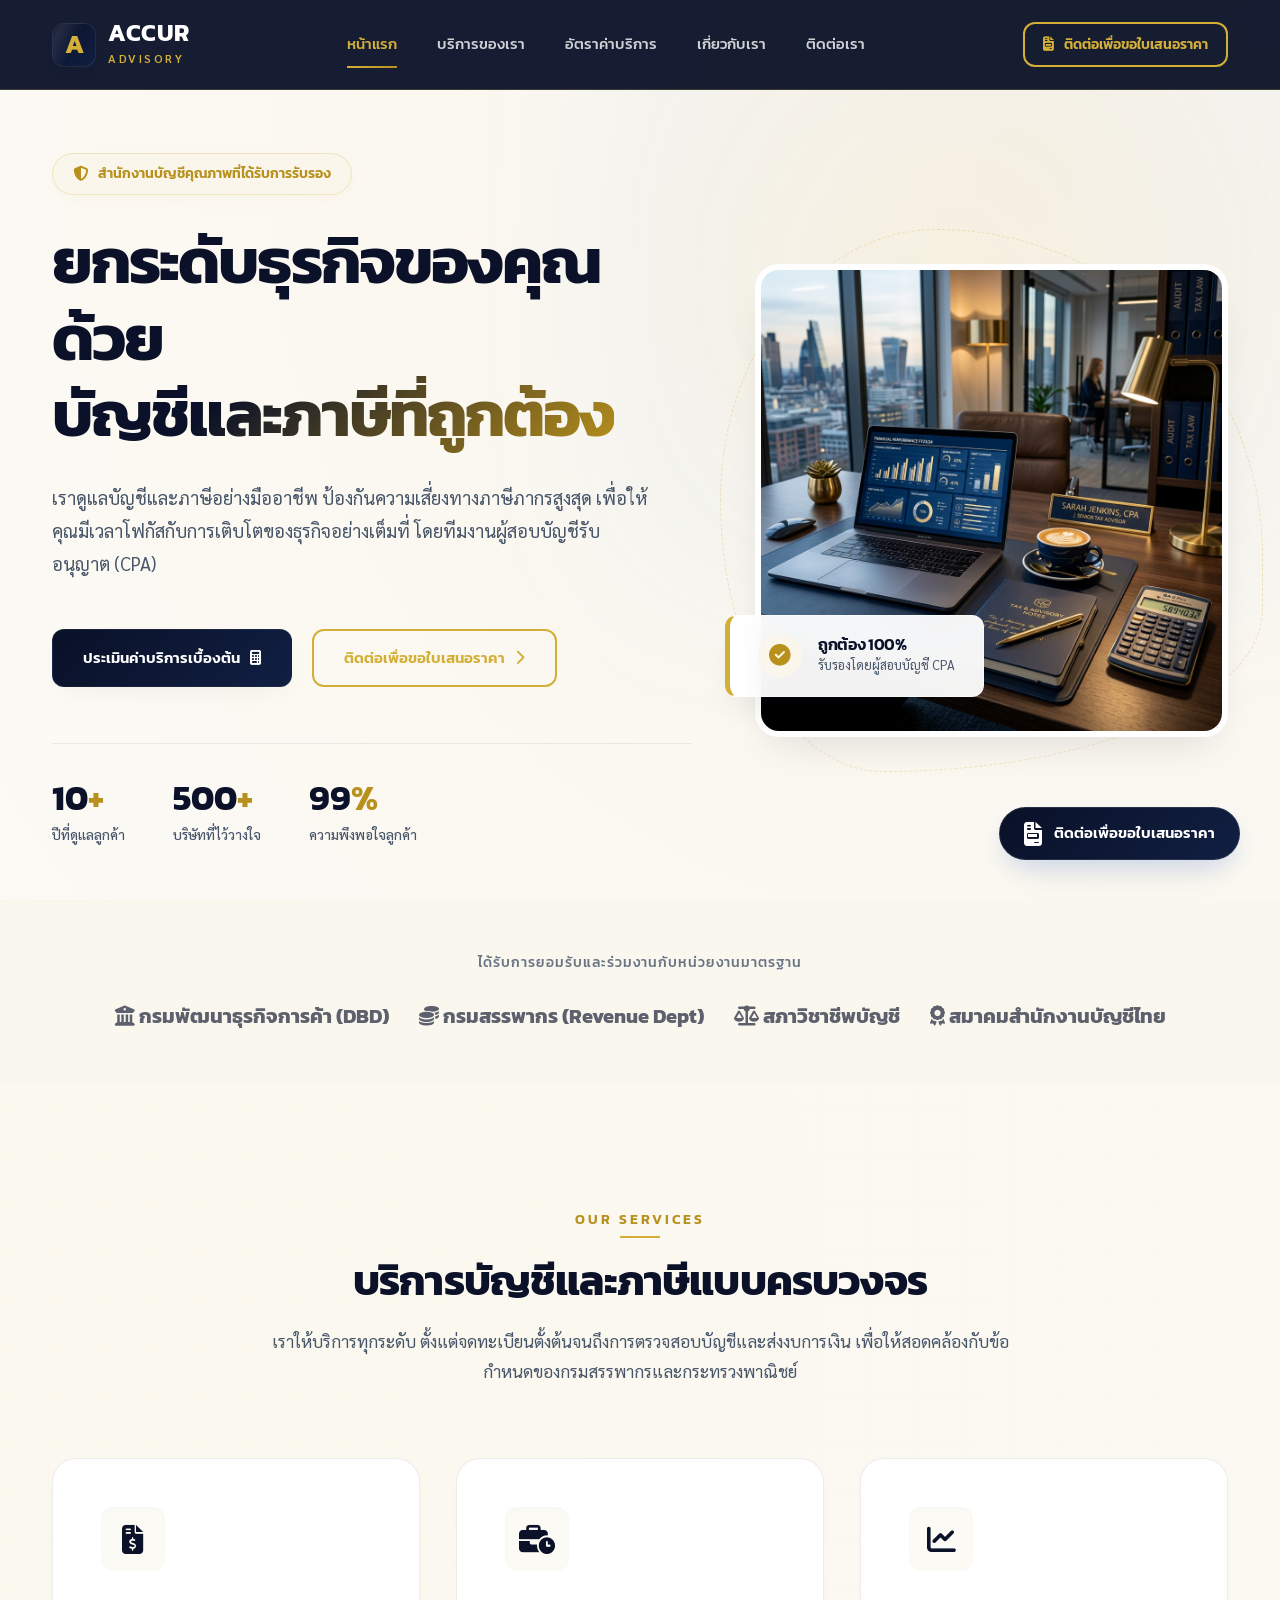
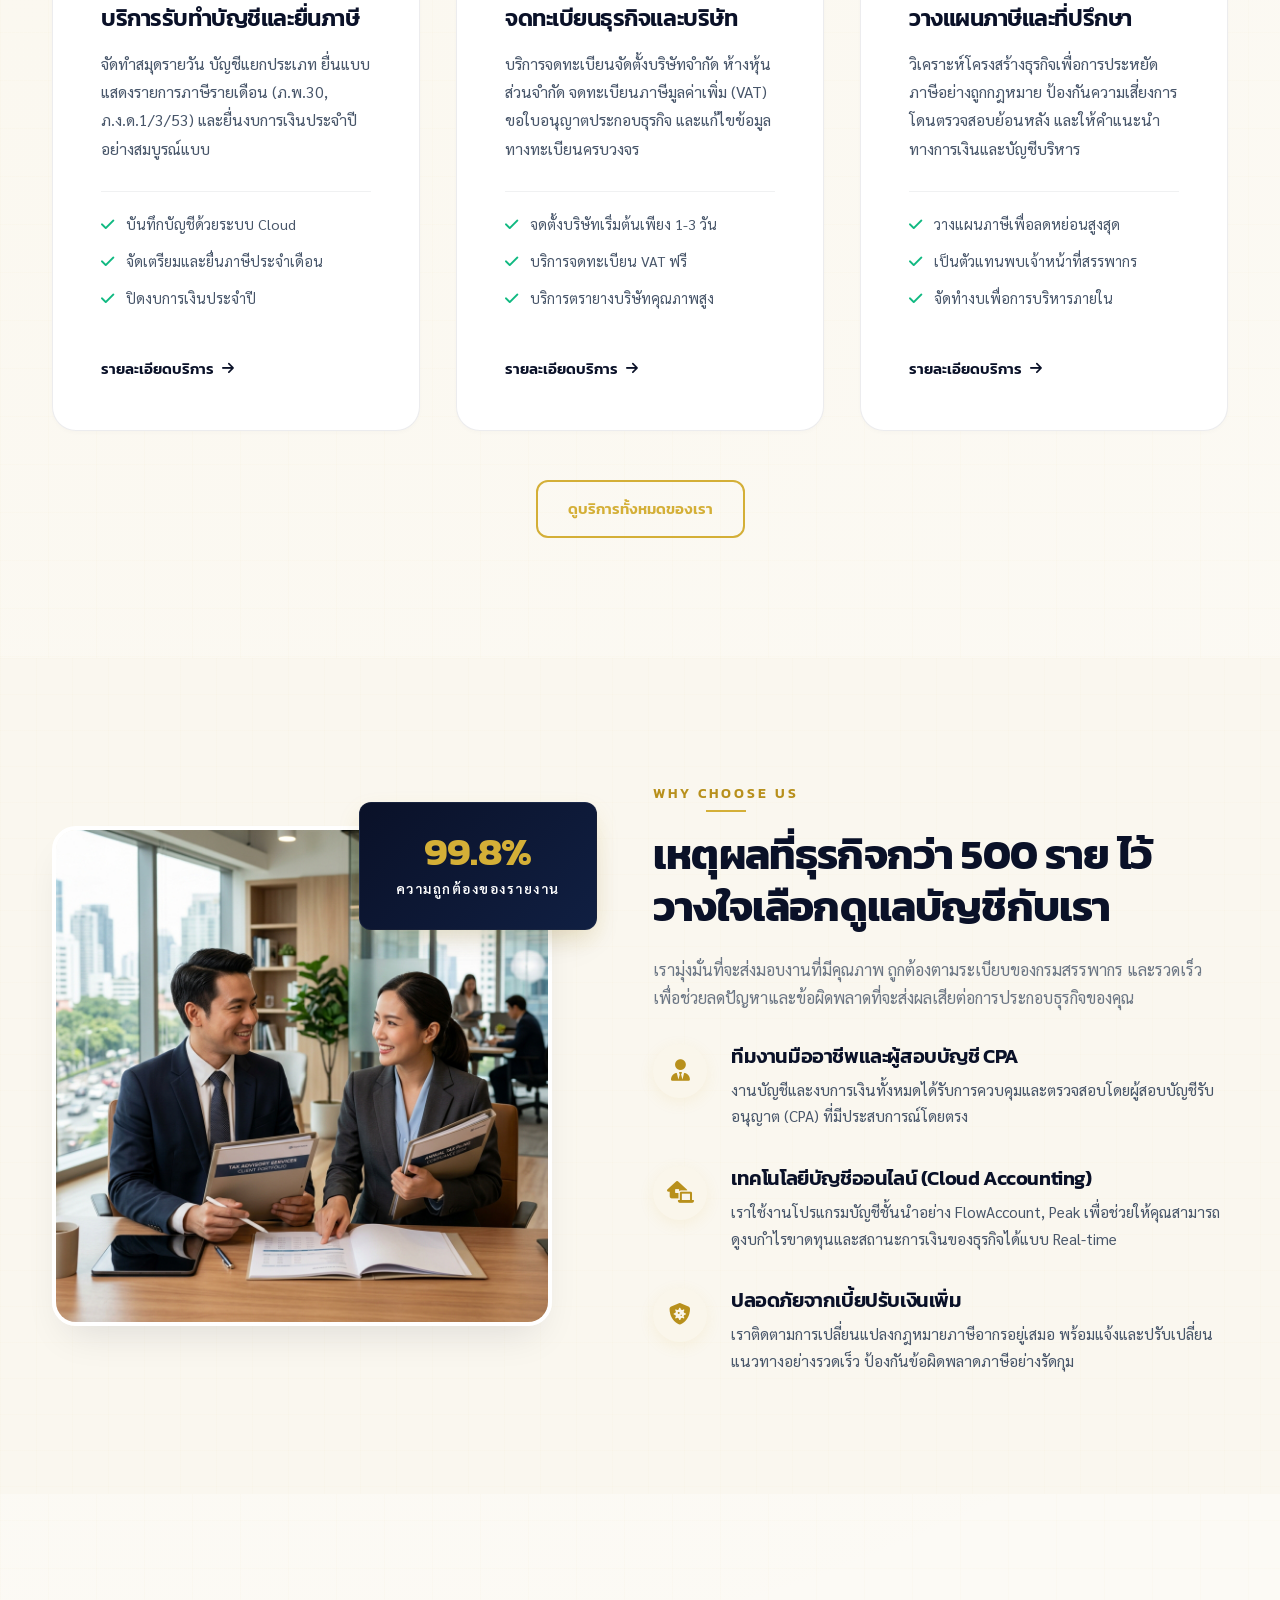
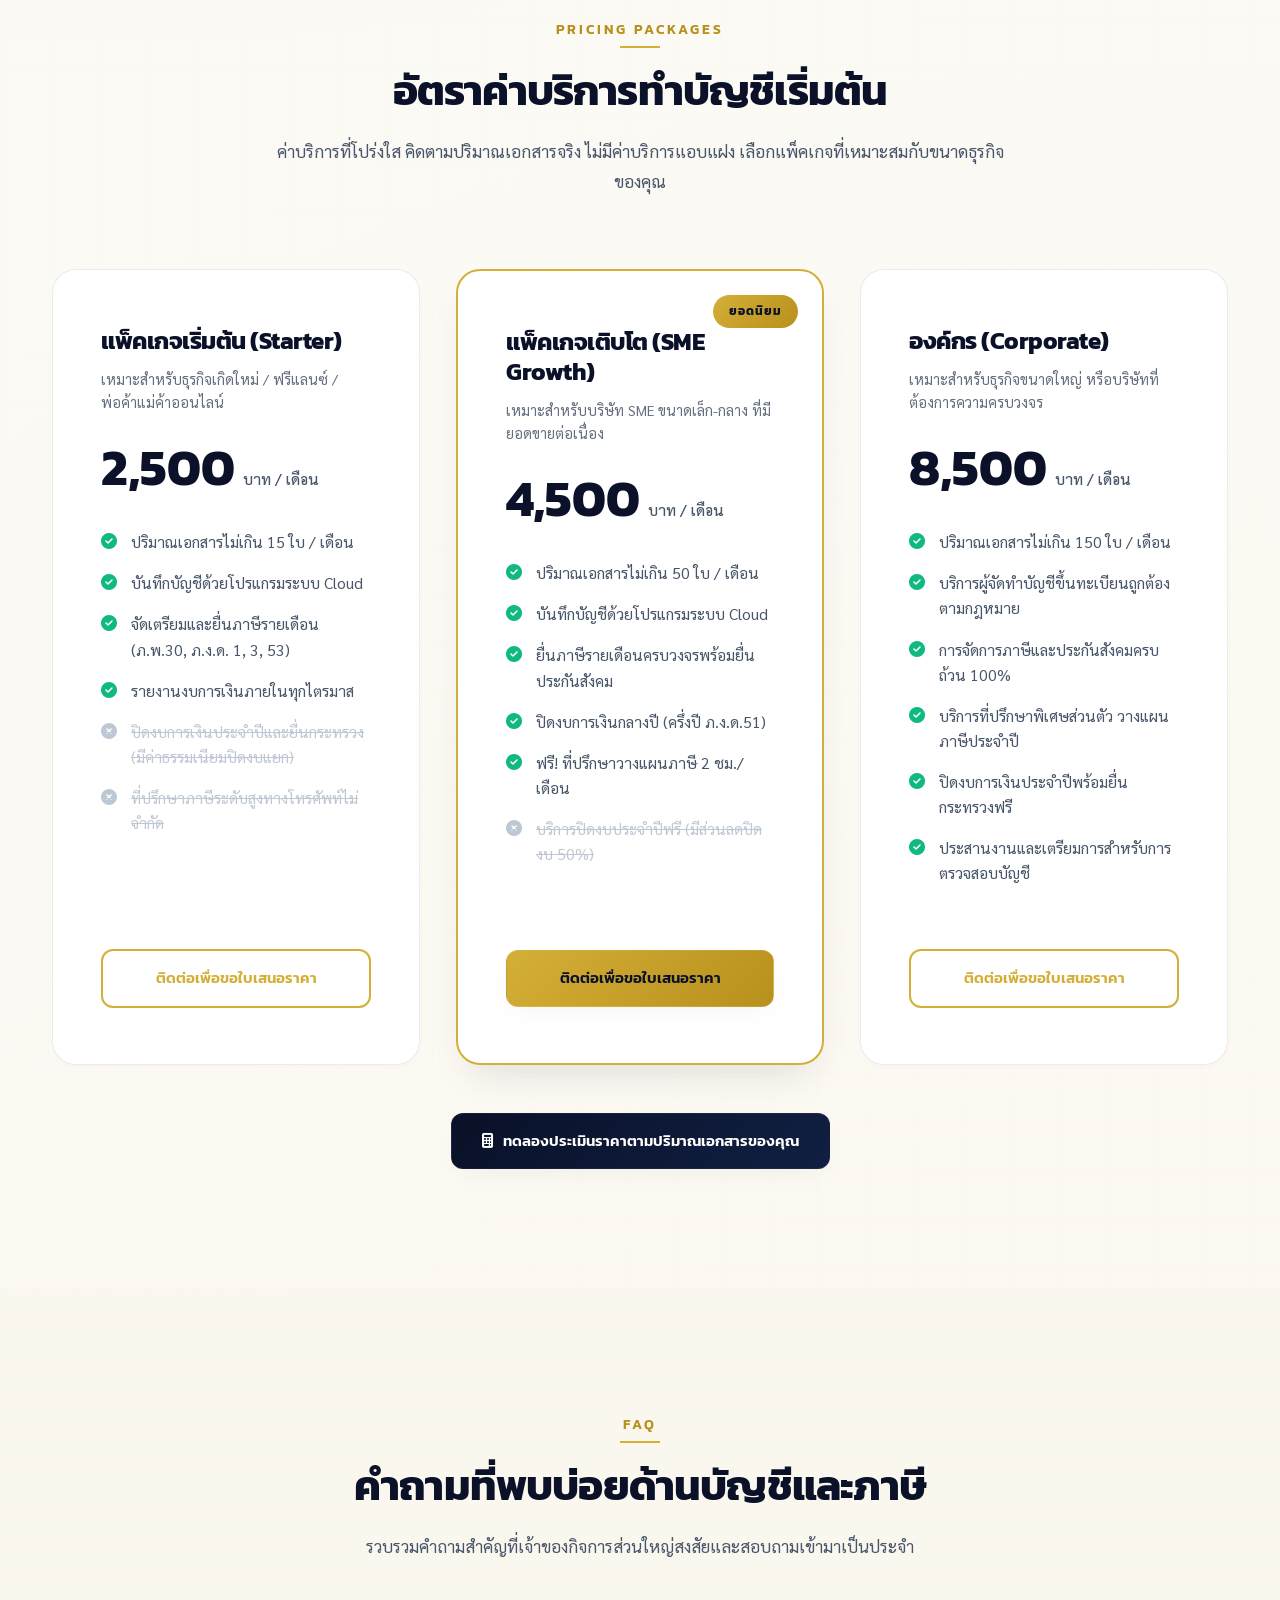
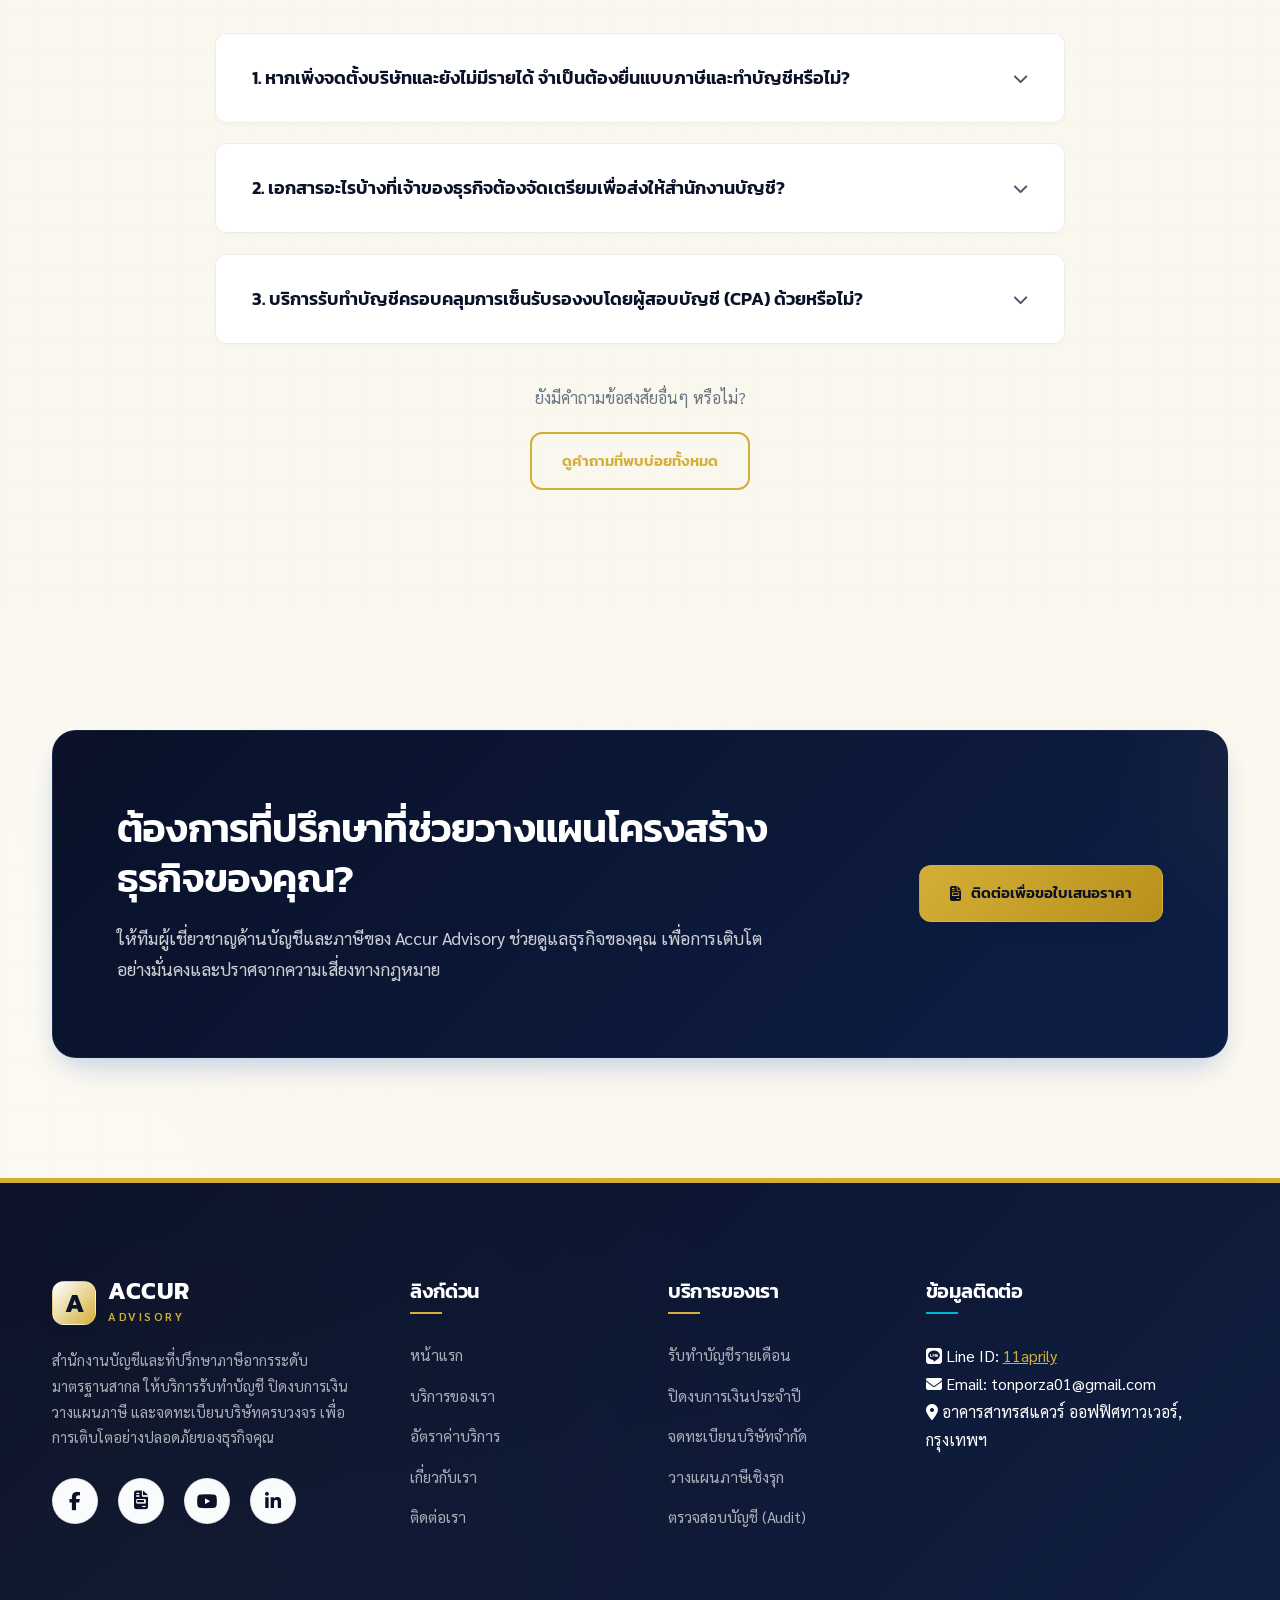
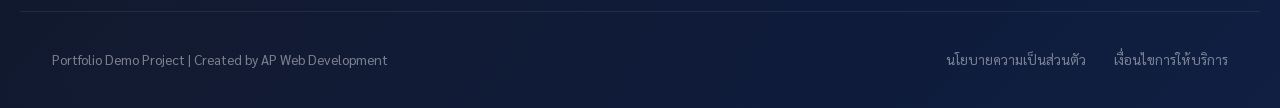
==== commit 5e8efb80: "updatecontact" ====
--- a/index.html
+++ b/index.html
@@ -8,12 +8,15 @@
   <!-- SEO Meta Tags -->
   <meta name="description" content="Accur Advisory บริการรับทำบัญชี ยื่นภาษี ตรวจสอบบัญชี วางแผนภาษี และจดทะเบียนบริษัทครบวงจร โดยผู้สอบบัญชีรับอนุญาต (CPA) และผู้เชี่ยวชาญ ปลอดภัย ถูกต้องตามกฎหมาย 100%">
   <meta name="keywords" content="รับทำบัญชี, สำนักงานบัญชี, ยื่นภาษี, วางแผนภาษี, ตรวจสอบบัญชี, จดทะเบียนบริษัท, จดทะเบียนห้างหุ้นส่วน, ที่ปรึกษาภาษี, CPA, TA">
-  <meta name="author" content="Accur Advisory Co., Ltd.">
+  <meta name="author" content="AP Web Development">
   <meta name="robots" content="index, follow">
+  
+  <!-- Canonical Link -->
+  <link rel="canonical" href="https://www.accuradvisory.com/index.html">
   
   <!-- Open Graph / Facebook -->
   <meta property="og:type" content="website">
-  <meta property="og:url" content="https://www.accuradvisory.com/">
+  <meta property="og:url" content="https://www.accuradvisory.com/index.html">
   <meta property="og:title" content="Accur Advisory | สำนักงานบัญชีและที่ปรึกษาภาษีอากรครบวงจร">
   <meta property="og:description" content="บริการรับทำบัญชี ยื่นภาษี ตรวจสอบบัญชี และวางแผนภาษีครบวงจร โดยผู้สอบบัญชีรับอนุญาต (CPA) มั่นใจในความถูกต้องและบริการที่เป็นเลิศ">
   <meta property="og:image" content="images/accounting_hero.png">
@@ -21,18 +24,47 @@
   <!-- Favicon -->
   <link rel="shortcut icon" href="favicon.ico" type="image/x-icon">
 
+  <!-- Preconnect for performance -->
+  <link rel="preconnect" href="https://fonts.googleapis.com">
+  <link rel="preconnect" href="https://fonts.gstatic.com" crossorigin>
+  <link rel="preconnect" href="https://cdnjs.cloudflare.com">
+
   <!-- FontAwesome Icons -->
   <link rel="stylesheet" href="https://cdnjs.cloudflare.com/ajax/libs/font-awesome/6.4.0/css/all.min.css">
 
   <!-- Main Stylesheet -->
   <link rel="stylesheet" href="css/style.css">
+
+  <!-- Schema.org JSON-LD Structured Data for Local Business -->
+  <script type="application/ld+json">
+  {
+    "@context": "https://schema.org",
+    "@type": "ProfessionalService",
+    "name": "Accur Advisory",
+    "image": "https://www.accuradvisory.com/images/accounting_hero.png",
+    "description": "สำนักงานบัญชีและที่ปรึกษาภาษีอากรครบวงจร ให้บริการรับทำบัญชี ปิดงบการเงิน วางแผนภาษี และจดทะเบียนบริษัทครบวงจร",
+    "address": {
+      "@type": "PostalAddress",
+      "streetAddress": "ชั้น 24 อาคารสาทรสแควร์ ออฟฟิศทาวเวอร์, 98 ถนนสาทรเหนือ, แขวงสีลม, เขตบางรัก",
+      "addressLocality": "กรุงเทพมหานคร",
+      "postalCode": "10500",
+      "addressCountry": "TH"
+    },
+    "email": "tonporza01@gmail.com",
+    "url": "https://www.accuradvisory.com/index.html",
+    "creator": {
+      "@type": "Organization",
+      "name": "AP Web Development"
+    }
+  }
+  </script>
 </head>
 <body>
 
-  <!-- FLOATING LINE OA BUTTON -->
-  <a href="https://line.me/ti/p/@accuradvisory" target="_blank" class="floating-line" id="floating-line-button">
-    <i class="fab fa-line"></i>
-    <span>คุยกับผู้เชี่ยวชาญ</span>
+  <!-- FLOATING CONTACT BUTTON -->
+  <a href="contact.html" class="floating-line" id="floating-line-button" aria-label="ติดต่อเพื่อขอใบเสนอราคา" style="background: var(--bg-gradient); color: #ffffff; box-shadow: var(--shadow-premium), var(--shadow-blue-glow);">
+    <i class="fas fa-file-invoice"></i>
+    <span>ติดต่อเพื่อขอใบเสนอราคา</span>
   </a>
 
   <!-- HEADER & NAVIGATION -->
@@ -46,7 +78,7 @@
         </div>
       </a>
       
-      <nav class="nav-menu">
+      <nav class="nav-menu" id="main-nav-menu">
         <a href="index.html" class="nav-link active">หน้าแรก</a>
         <a href="services.html" class="nav-link">บริการของเรา</a>
         <a href="pricing.html" class="nav-link">อัตราค่าบริการ</a>
@@ -55,19 +87,17 @@
       </nav>
 
       <div class="nav-cta">
-        <a href="tel:021234567" class="btn btn-outline" style="padding: 8px 18px; font-size: 0.9rem;">
-          <i class="fas fa-phone"></i> 02-123-4567
+        <a href="contact.html" class="btn btn-outline" style="padding: 8px 18px; font-size: 0.9rem;">
+          <i class="fas fa-file-invoice"></i> ติดต่อเพื่อขอใบเสนอราคา
         </a>
-        <a href="https://line.me/ti/p/@accuradvisory" target="_blank" class="btn btn-line" style="padding: 8px 18px; font-size: 0.9rem;">
-          <i class="fab fa-line"></i> Line OA
-        </a>
-      </div>
-
-      <div class="menu-toggle" id="mobile-menu-btn">
+      </div>
+
+      <!-- a11y Accessible Button replacement for mobile menu toggle -->
+      <button class="menu-toggle" id="mobile-menu-btn" aria-label="เปิดเมนู" aria-expanded="false" aria-controls="main-nav-menu">
         <span></span>
         <span></span>
         <span></span>
-      </div>
+      </button>
     </div>
   </header>
 
@@ -89,7 +119,7 @@
             ประเมินค่าบริการเบื้องต้น <i class="fas fa-calculator"></i>
           </a>
           <a href="contact.html" class="btn btn-outline">
-            ปรึกษาครั้งแรกฟรี <i class="fas fa-chevron-right"></i>
+            ติดต่อเพื่อขอใบเสนอราคา <i class="fas fa-chevron-right"></i>
           </a>
         </div>
         <div class="hero-stats">
@@ -110,7 +140,7 @@
       <div class="hero-image-container fade-in-up" style="transition-delay: 0.2s;">
         <div class="hero-image-decor"></div>
         <div class="hero-image-wrapper">
-          <img src="images/accounting_hero.png" alt="สำนักงานบัญชี Accur Advisory บริการรับทำบัญชีภาษีอากร">
+          <img src="images/accounting_hero.png" alt="สำนักงานบัญชี Accur Advisory บริการรับทำบัญชีภาษีอากร" width="600" height="470">
         </div>
         <div class="hero-badge-card">
           <div class="hero-badge-icon">
@@ -204,7 +234,7 @@
   <section class="section-padding bg-light">
     <div class="container why-us-grid">
       <div class="why-us-image fade-in-up">
-        <img src="images/accounting_consulting.png" alt="ผู้เชี่ยวชาญสำนักงานบัญชีคอยให้คำปรึกษาภาษี">
+        <img src="images/accounting_consulting.png" alt="ผู้เชี่ยวชาญสำนักงานบัญชีคอยให้คำปรึกษาภาษี" width="500" height="380" loading="lazy">
         <div class="why-us-stats-overlay">
           <h3>99.8%</h3>
           <p>ความถูกต้องของรายงาน</p>
@@ -281,7 +311,7 @@
             <li class="disabled"><i class="fas fa-times-circle"></i> ปิดงบการเงินประจำปีและยื่นกระทรวง (มีค่าธรรมเนียมปิดงบแยก)</li>
             <li class="disabled"><i class="fas fa-times-circle"></i> ที่ปรึกษาภาษีระดับสูงทางโทรศัพท์ไม่จำกัด</li>
           </ul>
-          <a href="contact.html?package=starter" class="btn btn-outline" style="width: 100%;">สนใจแพ็คเกจนี้</a>
+          <a href="contact.html?package=starter" class="btn btn-outline" style="width: 100%;">ติดต่อเพื่อขอใบเสนอราคา</a>
         </div>
 
         <!-- Growth Package -->
@@ -302,7 +332,7 @@
             <li><i class="fas fa-check-circle"></i> ฟรี! ที่ปรึกษาวางแผนภาษี 2 ชม./เดือน</li>
             <li class="disabled"><i class="fas fa-times-circle"></i> บริการปิดงบประจำปีฟรี (มีส่วนลดปิดงบ 50%)</li>
           </ul>
-          <a href="contact.html?package=growth" class="btn btn-secondary" style="width: 100%;">เลือกแพ็คเกจยอดนิยม</a>
+          <a href="contact.html?package=growth" class="btn btn-secondary" style="width: 100%;">ติดต่อเพื่อขอใบเสนอราคา</a>
         </div>
 
         <!-- Corporate Package -->
@@ -323,7 +353,7 @@
             <li><i class="fas fa-check-circle"></i> ปิดงบการเงินประจำปีพร้อมยื่นกระทรวงฟรี</li>
             <li><i class="fas fa-check-circle"></i> ประสานงานและเตรียมการสำหรับการตรวจสอบบัญชี</li>
           </ul>
-          <a href="contact.html?package=corporate" class="btn btn-outline" style="width: 100%;">ติดต่อสอบถามเพิ่มเติม</a>
+          <a href="contact.html?package=corporate" class="btn btn-outline" style="width: 100%;">ติดต่อเพื่อขอใบเสนอราคา</a>
         </div>
       </div>
 
@@ -406,10 +436,7 @@
         </div>
         <div class="cta-actions">
           <a href="contact.html" class="btn btn-secondary">
-            <i class="fas fa-envelope"></i> ส่งข้อมูลให้เราติดต่อกลับ
-          </a>
-          <a href="https://line.me/ti/p/@accuradvisory" target="_blank" class="btn btn-line">
-            <i class="fab fa-line"></i> แอดไลน์ปรึกษาฟรี
+            <i class="fas fa-file-invoice"></i> ติดต่อเพื่อขอใบเสนอราคา
           </a>
         </div>
       </div>
@@ -429,10 +456,10 @@
         </a>
         <p>สำนักงานบัญชีและที่ปรึกษาภาษีอากรระดับมาตรฐานสากล ให้บริการรับทำบัญชี ปิดงบการเงิน วางแผนภาษี และจดทะเบียนบริษัทครบวงจร เพื่อการเติบโตอย่างปลอดภัยของธุรกิจคุณ</p>
         <div class="social-links">
-          <a href="#" class="social-link"><i class="fab fa-facebook-f"></i></a>
-          <a href="https://line.me/ti/p/@accuradvisory" target="_blank" class="social-link line-color"><i class="fab fa-line"></i></a>
-          <a href="#" class="social-link"><i class="fab fa-youtube"></i></a>
-          <a href="#" class="social-link"><i class="fab fa-linkedin-in"></i></a>
+          <a href="https://www.facebook.com/" target="_blank" rel="noopener noreferrer" class="social-link" aria-label="Facebook"><i class="fab fa-facebook-f"></i></a>
+          <a href="contact.html" class="social-link" aria-label="Contact for quotation"><i class="fas fa-file-invoice"></i></a>
+          <a href="https://www.youtube.com/" target="_blank" rel="noopener noreferrer" class="social-link" aria-label="YouTube"><i class="fab fa-youtube"></i></a>
+          <a href="https://www.linkedin.com/" target="_blank" rel="noopener noreferrer" class="social-link" aria-label="LinkedIn"><i class="fab fa-linkedin-in"></i></a>
         </div>
       </div>
 
@@ -459,18 +486,27 @@
       </div>
 
       <div class="footer-col footer-newsletter">
-        <h3>รับข่าวสารสาระภาษี</h3>
-        <p>ติดตามความรู้ด้านการทำบัญชี สิทธิลดหย่อนภาษี และข่าวสารธุรกิจที่ผู้ประกอบการควรรู้ ส่งตรงถึงอีเมลของคุณทุกสัปดาห์</p>
-        <form class="newsletter-form" onsubmit="event.preventDefault(); alert('ขอบคุณสำหรับการสมัครรับข่าวสารจากเรา!'); this.reset();">
-          <input type="email" class="newsletter-input" placeholder="อีเมลของคุณ" required>
-          <button type="submit" class="newsletter-btn"><i class="fas fa-paper-plane"></i></button>
-        </form>
+        <h3>ข้อมูลติดต่อ</h3>
+        <div class="footer-contact-info" style="margin-top: 15px;">
+          <div class="footer-contact-item">
+            <i class="fab fa-line"></i>
+            <span>Line ID: <a href="https://line.me/ti/p/~11aprily" target="_blank" rel="noopener noreferrer" style="color: var(--secondary); text-decoration: underline;">11aprily</a></span>
+          </div>
+          <div class="footer-contact-item">
+            <i class="fas fa-envelope"></i>
+            <span>Email: tonporza01@gmail.com</span>
+          </div>
+          <div class="footer-contact-item">
+            <i class="fas fa-map-marker-alt"></i>
+            <span>อาคารสาทรสแควร์ ออฟฟิศทาวเวอร์, กรุงเทพฯ</span>
+          </div>
+        </div>
       </div>
     </div>
 
     <div class="container footer-bottom">
       <div class="copyright">
-        &copy; 2026 บริษัท แอคเคอร์ แอดไวซอรี่ จำกัด. สงวนลิขสิทธิ์ทั้งหมด.
+        Portfolio Demo Project | Created by AP Web Development
       </div>
       <div class="footer-bottom-links">
         <a href="#">นโยบายความเป็นส่วนตัว</a>
--- a/css/style.css
+++ b/css/style.css
@@ -111,6 +111,16 @@
   background: var(--primary-light);
 }
 
+/* Accessibility Focus Rings */
+a:focus-visible,
+button:focus-visible,
+input:focus-visible,
+select:focus-visible,
+textarea:focus-visible {
+  outline: 2px solid var(--secondary);
+  outline-offset: 4px;
+}
+
 /* --- UTILITY STYLES --- */
 .container {
   width: 100%;
@@ -387,6 +397,10 @@
   height: 18px;
   cursor: pointer;
   z-index: 1001;
+  background: transparent;
+  border: none;
+  padding: 0;
+  outline: none;
 }
 
 .menu-toggle span {
@@ -724,7 +738,7 @@
 /* --- PREMIUM SERVICE CARDS --- */
 .services-grid {
   display: grid;
-  grid-template-columns: repeat(auto-fit, minmax(360px, 1fr));
+  grid-template-columns: repeat(auto-fit, minmax(min(100%, 360px), 1fr));
   gap: 36px;
 }
 
@@ -954,7 +968,7 @@
 /* --- PRICING SECTION --- */
 .pricing-grid {
   display: grid;
-  grid-template-columns: repeat(auto-fit, minmax(340px, 1fr));
+  grid-template-columns: repeat(auto-fit, minmax(min(100%, 340px), 1fr));
   gap: 36px;
   align-items: stretch;
 }
@@ -1254,7 +1268,7 @@
 
 .team-grid {
   display: grid;
-  grid-template-columns: repeat(auto-fit, minmax(280px, 1fr));
+  grid-template-columns: repeat(auto-fit, minmax(min(100%, 280px), 1fr));
   gap: 36px;
 }
 
